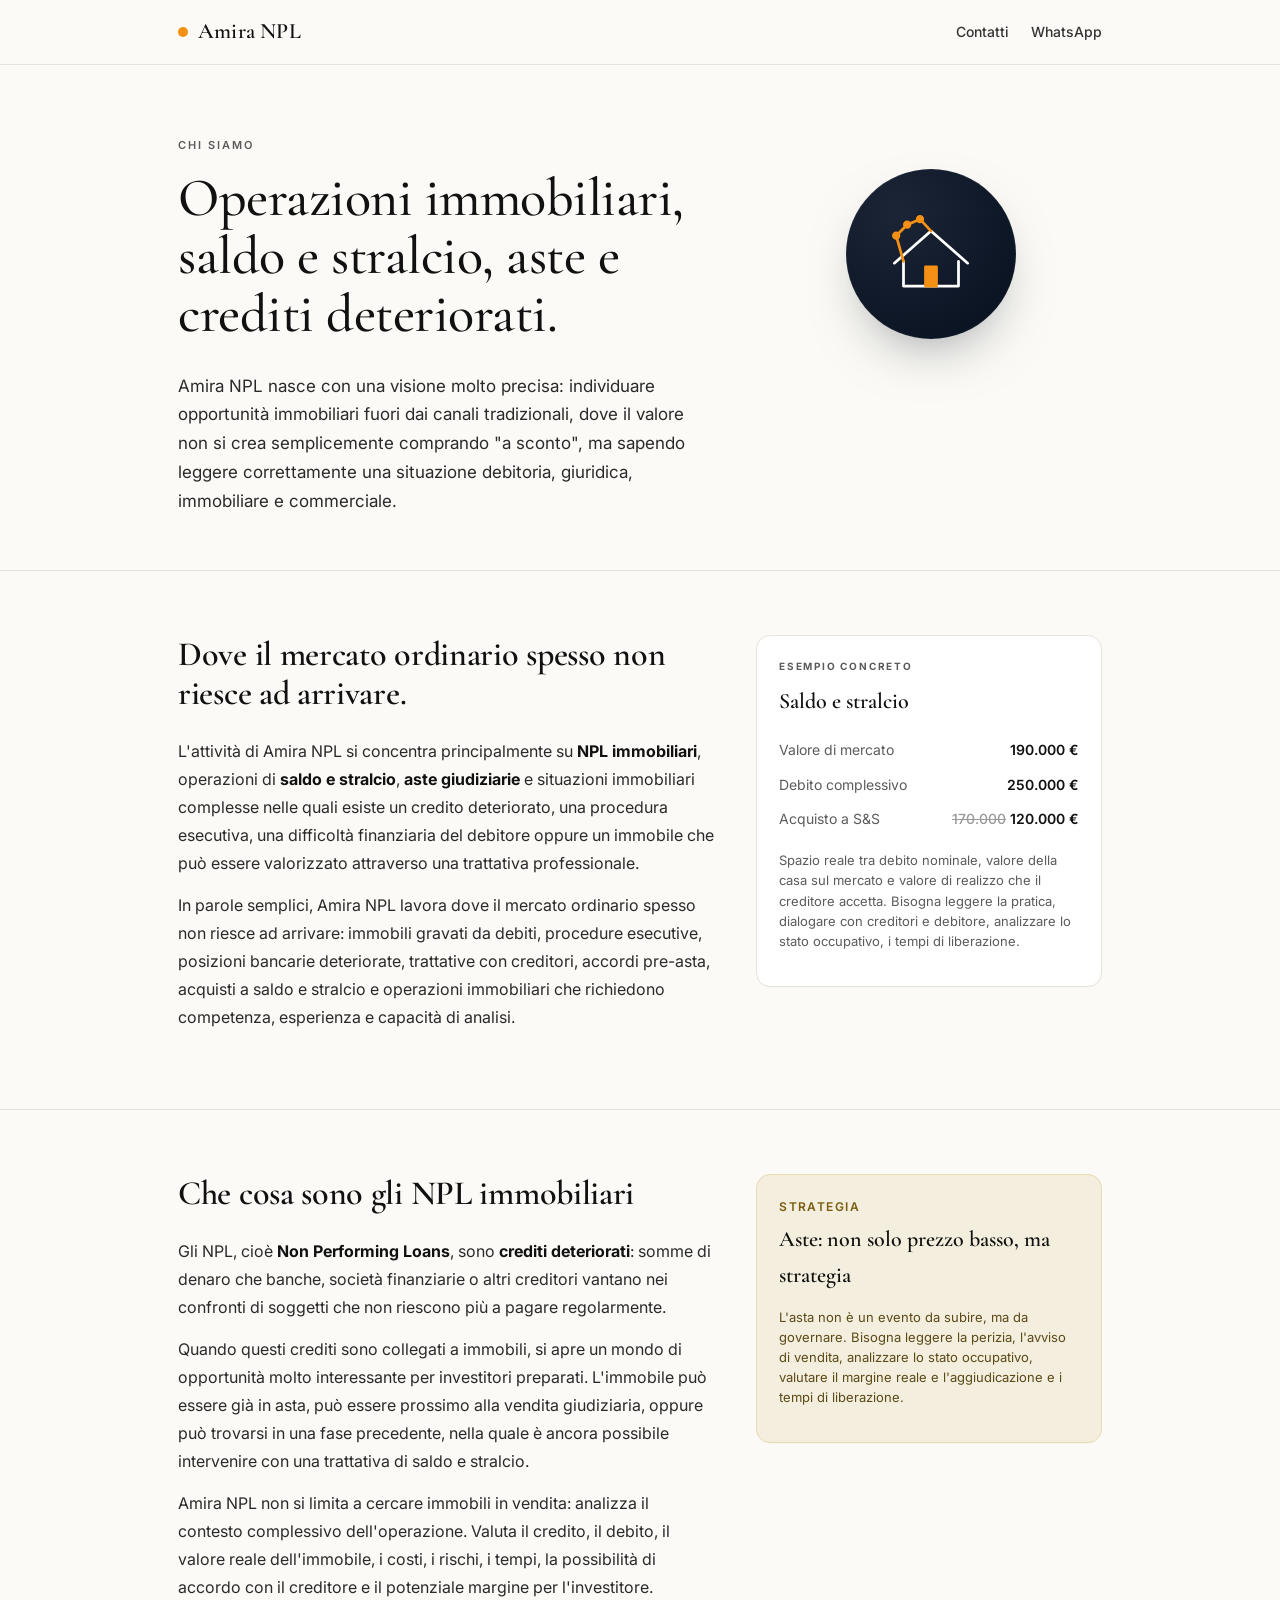
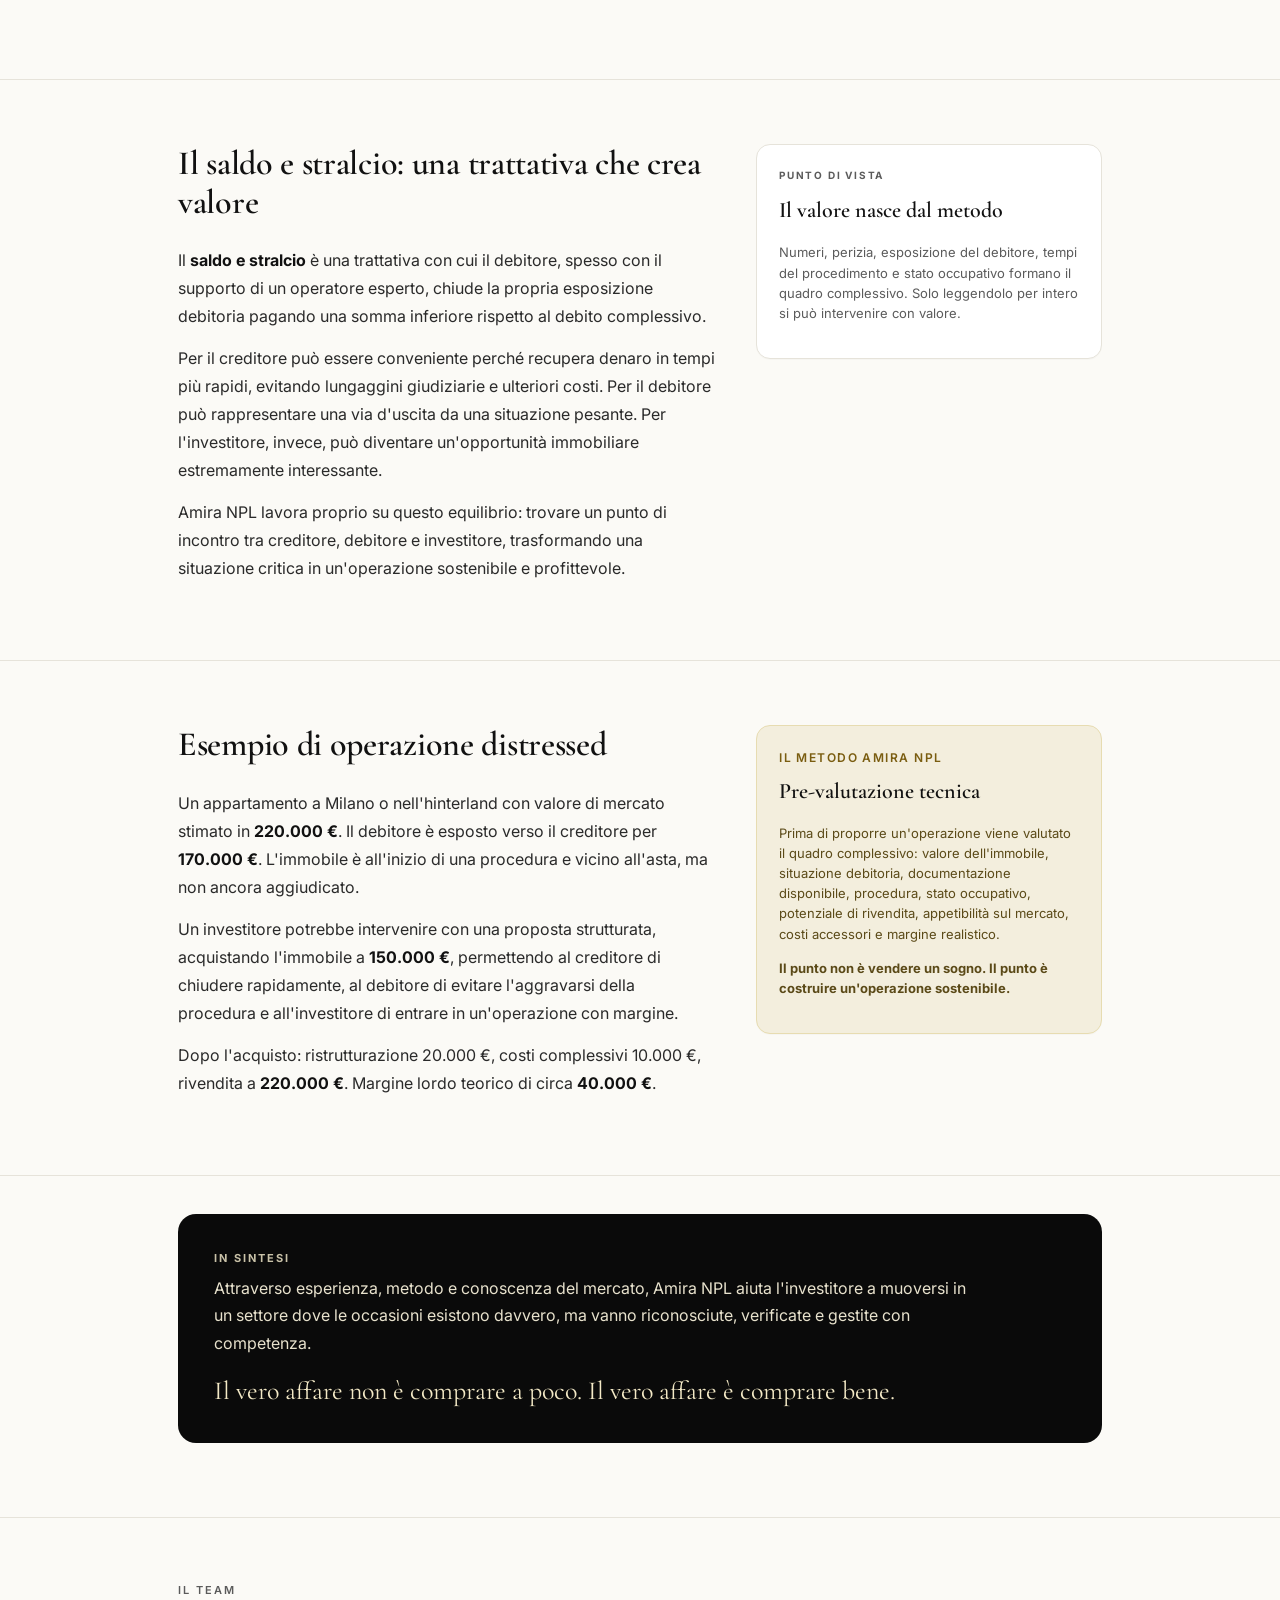
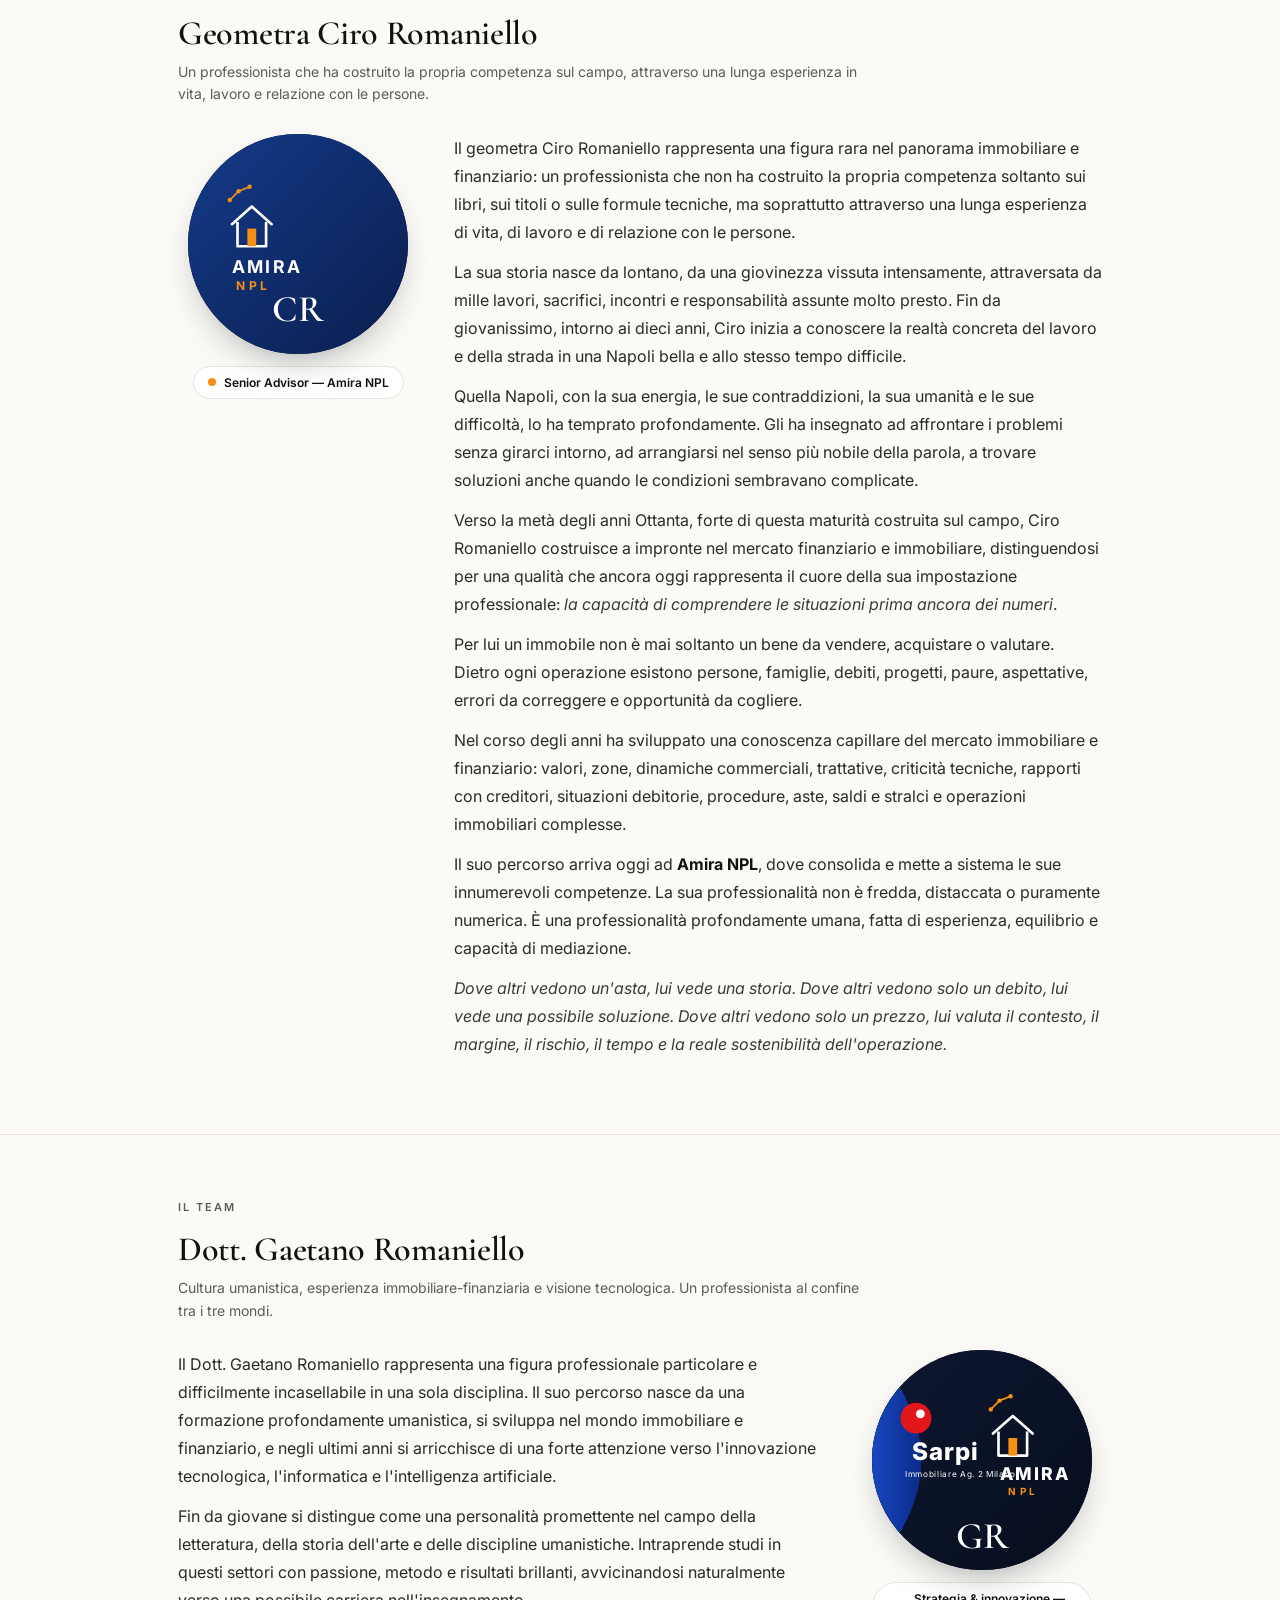
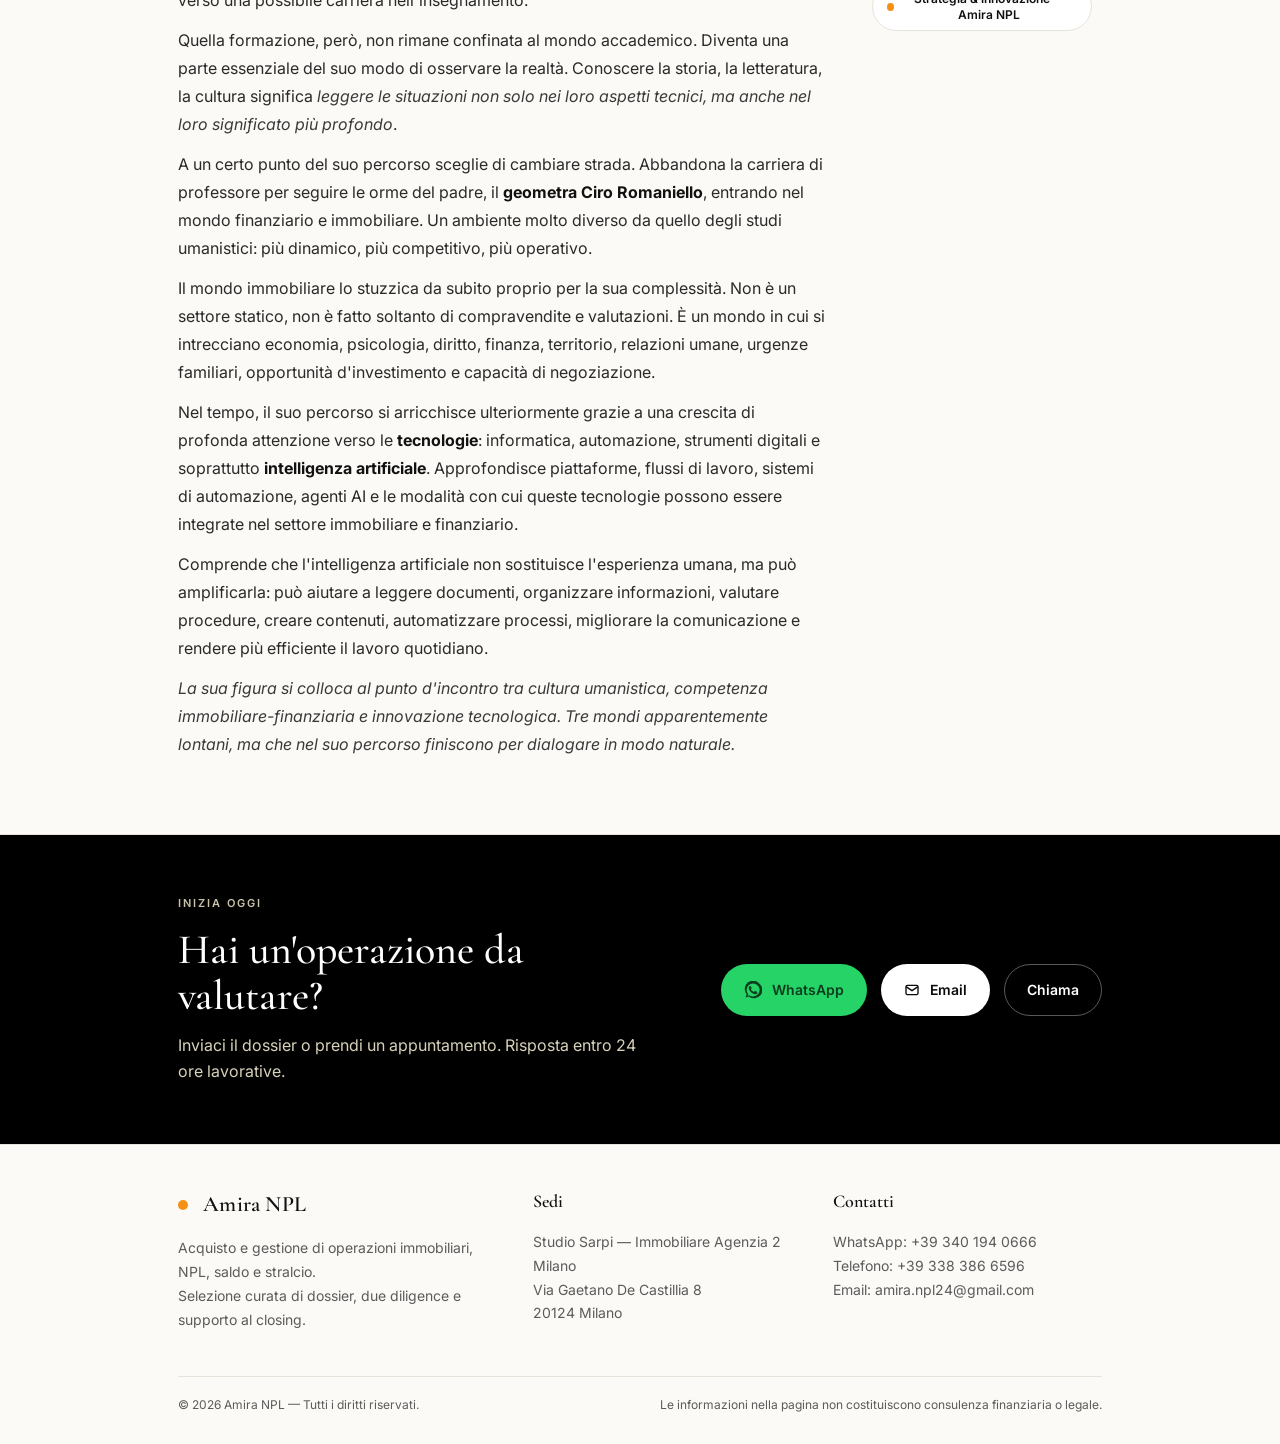
==== index.html @ 6fb244f9 "Add files via upload" ====
<!DOCTYPE html>
<html lang="it">
<head>
<meta charset="UTF-8" />
<meta name="viewport" content="width=device-width, initial-scale=1.0" />
<title>Amira NPL — Chi siamo</title>
<meta name="description" content="Amira NPL — operazioni immobiliari, saldo e stralcio, aste e crediti deteriorati. Studio Sarpi, Milano." />
<link rel="preconnect" href="https://fonts.googleapis.com">
<link rel="preconnect" href="https://fonts.gstatic.com" crossorigin>
<link href="https://fonts.googleapis.com/css2?family=Cormorant+Garamond:wght@400;500;600;700&family=Inter:wght@300;400;500;600;700&display=swap" rel="stylesheet">
<style>
  :root{
    --bg:#fbfaf6;
    --paper:#ffffff;
    --ink:#111111;
    --ink-soft:#2a2a2a;
    --muted:#5b5b5b;
    --hair:#e6e3da;
    --cream:#f3eedd;
    --cream-strong:#ecd98a;
    --accent:#f59016;
    --accent-dark:#d97706;
    --navy:#0b1220;
    --navy-2:#101a2c;
    --whatsapp:#25D366;
  }
  *{box-sizing:border-box}
  html,body{margin:0;padding:0}
  body{
    background:var(--bg);
    color:var(--ink);
    font-family:'Inter',system-ui,-apple-system,Segoe UI,Roboto,Helvetica,Arial,sans-serif;
    font-size:16px;
    line-height:1.6;
    -webkit-font-smoothing:antialiased;
    text-rendering:optimizeLegibility;
  }
  .container{
    max-width:980px;
    margin:0 auto;
    padding:0 28px;
  }

  /* ================ Header ================ */
  header.site{
    border-bottom:1px solid var(--hair);
    background:var(--bg);
    position:sticky;
    top:0;
    z-index:50;
    backdrop-filter:saturate(140%) blur(6px);
    background:rgba(251,250,246,.85);
  }
  .nav{
    display:flex;
    align-items:center;
    justify-content:space-between;
    height:64px;
  }
  .brand{
    display:flex;
    align-items:center;
    gap:10px;
    text-decoration:none;
    color:var(--ink);
    font-family:'Cormorant Garamond',Georgia,serif;
    font-size:22px;
    font-weight:600;
    letter-spacing:.2px;
  }
  .brand .dot{
    width:10px;height:10px;border-radius:50%;
    background:var(--accent);
    display:inline-block;
  }
  .nav-actions a{
    color:var(--ink);
    text-decoration:none;
    font-size:14px;
    font-weight:500;
    margin-left:18px;
    opacity:.85;
  }
  .nav-actions a:hover{opacity:1}

  /* ================ Hero ================ */
  section.hero{
    padding:72px 0 40px;
    border-bottom:1px solid var(--hair);
  }
  .kicker{
    text-transform:uppercase;
    letter-spacing:.18em;
    font-size:11px;
    font-weight:600;
    color:var(--muted);
    margin-bottom:14px;
  }
  h1{
    font-family:'Cormorant Garamond',Georgia,serif;
    font-size:54px;
    line-height:1.08;
    font-weight:500;
    margin:0 0 28px;
    color:var(--ink);
    letter-spacing:-.5px;
  }
  .hero-grid{
    display:grid;
    grid-template-columns:1.4fr .9fr;
    gap:50px;
    align-items:start;
  }
  .lead{
    color:var(--ink-soft);
    font-size:17px;
    line-height:1.7;
  }
  .lead p{margin:0 0 14px}
  .hero-mark{
    display:flex;
    justify-content:center;
    align-items:flex-start;
  }
  .hero-mark .circle{
    width:170px;height:170px;border-radius:50%;
    background:radial-gradient(120% 120% at 30% 25%, #1b2536 0%, #0a1322 70%);
    display:flex;align-items:center;justify-content:center;
    box-shadow:0 24px 60px -28px rgba(11,18,32,.55), inset 0 0 0 1px rgba(255,255,255,.04);
  }

  /* ================ Sections ================ */
  section.block{
    padding:64px 0;
    border-bottom:1px solid var(--hair);
  }
  section.block:last-of-type{border-bottom:none}
  .h2{
    font-family:'Cormorant Garamond',Georgia,serif;
    font-size:34px;
    line-height:1.15;
    font-weight:600;
    margin:0 0 24px;
    letter-spacing:-.3px;
  }
  .h3{
    font-family:'Cormorant Garamond',Georgia,serif;
    font-size:24px;
    line-height:1.2;
    font-weight:600;
    margin:0 0 12px;
  }
  .two-col{
    display:grid;
    grid-template-columns:1.4fr .9fr;
    gap:40px;
    align-items:start;
  }
  .prose p{margin:0 0 14px;color:var(--ink-soft);font-size:16px;line-height:1.75}
  .prose strong{font-weight:700;color:var(--ink)}

  /* Side cards */
  .card{
    background:var(--paper);
    border:1px solid var(--hair);
    border-radius:14px;
    padding:22px 22px;
    box-shadow:0 1px 0 rgba(0,0,0,.02);
  }
  .card .label{
    text-transform:uppercase;
    letter-spacing:.18em;
    font-size:10px;
    color:var(--muted);
    font-weight:700;
    margin-bottom:10px;
  }
  .card h4{
    font-family:'Cormorant Garamond',Georgia,serif;
    font-size:22px;
    margin:0 0 14px;
    font-weight:600;
  }
  .kv{display:flex;justify-content:space-between;gap:12px;padding:6px 0;font-size:14px}
  .kv .k{color:var(--muted)}
  .kv .v{font-weight:600}
  .strike{text-decoration:line-through;color:#9a9a9a;font-weight:500}
  .card .note{margin-top:14px;font-size:13px;color:var(--muted);line-height:1.55}

  .card.cream{background:var(--cream);border-color:#e7dcb1}
  .card.cream h4 small{display:block;font-size:12px;font-family:'Inter';font-weight:600;color:#7a5d10;letter-spacing:.12em;text-transform:uppercase;margin-bottom:6px}
  .card.cream .marker{
    display:inline-block;width:18px;height:18px;border-radius:50%;
    background:var(--cream-strong);
    margin-right:8px;vertical-align:-3px;
  }

  /* ================ Banner ================ */
  .banner{
    background:#0a0a0a;
    color:#f5f1e3;
    border-radius:18px;
    padding:36px 36px;
    margin:30px 0 10px;
  }
  .banner .small{
    text-transform:uppercase;letter-spacing:.18em;font-size:11px;font-weight:700;color:#c9c2a8;margin-bottom:8px;
  }
  .banner p{margin:0 0 18px;color:#e8e2cd;font-size:16px;line-height:1.7;max-width:760px}
  .banner .quote{
    font-family:'Cormorant Garamond',Georgia,serif;
    font-size:26px;line-height:1.25;color:#f3e9c6;
    margin-top:6px;
  }

  /* ================ Team ================ */
  .team{
    display:grid;grid-template-columns:240px 1fr;gap:36px;align-items:start;
  }
  .team.reverse{grid-template-columns:1fr 240px}
  .avatar-wrap{display:flex;flex-direction:column;align-items:center;gap:12px}
  .avatar{
    width:220px;height:220px;border-radius:50%;
    background:#0b1220;
    position:relative;overflow:hidden;
    box-shadow:0 16px 40px -20px rgba(11,18,32,.5);
  }
  .avatar svg{display:block;width:100%;height:100%}
  .role-pill{
    display:inline-flex;align-items:center;gap:8px;
    background:#fff;border:1px solid var(--hair);
    border-radius:999px;
    padding:8px 14px;
    font-size:12px;font-weight:600;color:var(--ink);
    max-width:220px;
    text-align:center;
    line-height:1.3;
  }
  .role-pill .dot{width:8px;height:8px;border-radius:50%;background:var(--accent)}
  .team-bio p{margin:0 0 12px;font-size:16px;line-height:1.75;color:var(--ink-soft)}
  .team-bio .h3{margin-top:0}
  .team-bio em{font-style:italic;color:#3a3a3a}

  /* ================ CTA ================ */
  section.cta{
    background:#000;
    color:#f5f1e3;
    padding:60px 0;
    margin-top:0;
  }
  .cta-grid{
    display:grid;grid-template-columns:1.2fr 1fr;gap:40px;align-items:center;
  }
  .cta .kicker{color:#c9c2a8}
  .cta h2{
    font-family:'Cormorant Garamond',Georgia,serif;
    font-size:42px;line-height:1.1;font-weight:500;margin:0 0 14px;color:#fff;
  }
  .cta p{color:#d8d2bb;font-size:16px;margin:0}
  .cta-buttons{display:flex;gap:14px;justify-content:flex-end;flex-wrap:wrap}
  .btn{
    display:inline-flex;align-items:center;gap:10px;
    padding:14px 22px;border-radius:999px;
    font-size:14px;font-weight:600;text-decoration:none;
    border:1px solid transparent;
    transition:transform .15s ease, opacity .15s ease;
  }
  .btn:hover{transform:translateY(-1px)}
  .btn-wa{background:var(--whatsapp);color:#0a3d1e}
  .btn-mail{background:#fff;color:#0a0a0a}
  .btn-ghost{background:transparent;color:#fff;border-color:rgba(255,255,255,.35)}

  /* ================ Footer ================ */
  footer.site{
    background:var(--bg);
    border-top:1px solid var(--hair);
    padding:42px 0 30px;
  }
  .foot{
    display:grid;grid-template-columns:1.2fr 1fr 1fr;gap:32px;
  }
  .foot h5{
    font-family:'Cormorant Garamond',Georgia,serif;
    font-size:18px;margin:0 0 10px;font-weight:600;
  }
  .foot p, .foot a{color:var(--muted);font-size:14px;line-height:1.7;text-decoration:none}
  .foot a:hover{color:var(--ink)}
  .copyright{
    margin-top:30px;
    padding-top:18px;
    border-top:1px solid var(--hair);
    font-size:12px;color:var(--muted);
    display:flex;justify-content:space-between;flex-wrap:wrap;gap:10px;
  }

  /* ================ Responsive ================ */
  @media (max-width: 820px){
    h1{font-size:38px}
    .h2{font-size:28px}
    .hero-grid,.two-col,.team,.team.reverse,.cta-grid,.foot{grid-template-columns:1fr;gap:24px}
    .hero-mark{justify-content:flex-start}
    .cta-buttons{justify-content:flex-start}
    section.hero{padding:48px 0 28px}
    section.block{padding:44px 0}
    .banner{padding:24px}
    .avatar{width:180px;height:180px}
  }
</style>
</head>
<body>

<!-- ============ HEADER ============ -->
<header class="site">
  <div class="container nav">
    <a class="brand" href="#top">
      <span class="dot"></span>
      Amira NPL
    </a>
    <div class="nav-actions">
      <a href="#contatti">Contatti</a>
      <a href="https://wa.me/393401940666" target="_blank" rel="noopener">WhatsApp</a>
    </div>
  </div>
</header>

<a id="top"></a>

<!-- ============ HERO ============ -->
<section class="hero">
  <div class="container">
    <div class="kicker">Chi siamo</div>
    <div class="hero-grid">
      <div>
        <h1>Operazioni immobiliari, saldo e stralcio, aste e crediti deteriorati.</h1>
        <div class="lead">
          <p>Amira NPL nasce con una visione molto precisa: individuare opportunità immobiliari fuori dai canali tradizionali, dove il valore non si crea semplicemente comprando "a sconto", ma sapendo leggere correttamente una situazione debitoria, giuridica, immobiliare e commerciale.</p>
        </div>
      </div>
      <div class="hero-mark" aria-hidden="true">
        <div class="circle">
          <!-- Stylized house+circuit mark (Amira NPL inspired) -->
          <svg viewBox="0 0 120 120" width="110" height="110" xmlns="http://www.w3.org/2000/svg">
            <g fill="none" stroke="#f59016" stroke-width="3" stroke-linecap="round" stroke-linejoin="round">
              <path d="M20 70 L60 35 L100 70" stroke="#ffffff"/>
              <path d="M30 68 L30 95 L90 95 L90 68" stroke="#ffffff"/>
              <rect x="54" y="74" width="12" height="21" fill="#f59016" stroke="#f59016"/>
              <circle cx="22" cy="40" r="3" fill="#f59016"/>
              <circle cx="34" cy="28" r="3" fill="#f59016"/>
              <circle cx="48" cy="22" r="3" fill="#f59016"/>
              <path d="M22 40 L34 28 L48 22"/>
              <path d="M30 68 L22 40"/>
              <path d="M48 22 L60 35"/>
            </g>
          </svg>
        </div>
      </div>
    </div>
  </div>
</section>

<!-- ============ MERCATO ORDINARIO ============ -->
<section class="block">
  <div class="container">
    <div class="two-col">
      <div class="prose">
        <h2 class="h2">Dove il mercato ordinario spesso non riesce ad arrivare.</h2>
        <p>L'attività di Amira NPL si concentra principalmente su <strong>NPL immobiliari</strong>, operazioni di <strong>saldo e stralcio</strong>, <strong>aste giudiziarie</strong> e situazioni immobiliari complesse nelle quali esiste un credito deteriorato, una procedura esecutiva, una difficoltà finanziaria del debitore oppure un immobile che può essere valorizzato attraverso una trattativa professionale.</p>
        <p>In parole semplici, Amira NPL lavora dove il mercato ordinario spesso non riesce ad arrivare: immobili gravati da debiti, procedure esecutive, posizioni bancarie deteriorate, trattative con creditori, accordi pre-asta, acquisti a saldo e stralcio e operazioni immobiliari che richiedono competenza, esperienza e capacità di analisi.</p>
      </div>
      <aside class="card">
        <div class="label">Esempio concreto</div>
        <h4>Saldo e stralcio</h4>
        <div class="kv"><span class="k">Valore di mercato</span><span class="v">190.000 €</span></div>
        <div class="kv"><span class="k">Debito complessivo</span><span class="v">250.000 €</span></div>
        <div class="kv"><span class="k">Acquisto a S&amp;S</span><span class="v"><span class="strike">170.000</span> 120.000 €</span></div>
        <p class="note">Spazio reale tra debito nominale, valore della casa sul mercato e valore di realizzo che il creditore accetta. Bisogna leggere la pratica, dialogare con creditori e debitore, analizzare lo stato occupativo, i tempi di liberazione.</p>
      </aside>
    </div>
  </div>
</section>

<!-- ============ NPL IMMOBILIARI ============ -->
<section class="block">
  <div class="container">
    <div class="two-col">
      <div class="prose">
        <h2 class="h2">Che cosa sono gli NPL immobiliari</h2>
        <p>Gli NPL, cioè <strong>Non Performing Loans</strong>, sono <strong>crediti deteriorati</strong>: somme di denaro che banche, società finanziarie o altri creditori vantano nei confronti di soggetti che non riescono più a pagare regolarmente.</p>
        <p>Quando questi crediti sono collegati a immobili, si apre un mondo di opportunità molto interessante per investitori preparati. L'immobile può essere già in asta, può essere prossimo alla vendita giudiziaria, oppure può trovarsi in una fase precedente, nella quale è ancora possibile intervenire con una trattativa di saldo e stralcio.</p>
        <p>Amira NPL non si limita a cercare immobili in vendita: analizza il contesto complessivo dell'operazione. Valuta il credito, il debito, il valore reale dell'immobile, i costi, i rischi, i tempi, la possibilità di accordo con il creditore e il potenziale margine per l'investitore.</p>
      </div>
      <aside class="card cream">
        <h4><small>Strategia</small>Aste: non solo prezzo basso, ma strategia</h4>
        <p class="note" style="color:#5b4a18">L'asta non è un evento da subire, ma da governare. Bisogna leggere la perizia, l'avviso di vendita, analizzare lo stato occupativo, valutare il margine reale e l'aggiudicazione e i tempi di liberazione.</p>
      </aside>
    </div>
  </div>
</section>

<!-- ============ SALDO E STRALCIO ============ -->
<section class="block">
  <div class="container">
    <div class="two-col">
      <div class="prose">
        <h2 class="h2">Il saldo e stralcio: una trattativa che crea valore</h2>
        <p>Il <strong>saldo e stralcio</strong> è una trattativa con cui il debitore, spesso con il supporto di un operatore esperto, chiude la propria esposizione debitoria pagando una somma inferiore rispetto al debito complessivo.</p>
        <p>Per il creditore può essere conveniente perché recupera denaro in tempi più rapidi, evitando lungaggini giudiziarie e ulteriori costi. Per il debitore può rappresentare una via d'uscita da una situazione pesante. Per l'investitore, invece, può diventare un'opportunità immobiliare estremamente interessante.</p>
        <p>Amira NPL lavora proprio su questo equilibrio: trovare un punto di incontro tra creditore, debitore e investitore, trasformando una situazione critica in un'operazione sostenibile e profittevole.</p>
      </div>
      <aside class="card">
        <div class="label">Punto di vista</div>
        <h4>Il valore nasce dal metodo</h4>
        <p class="note">Numeri, perizia, esposizione del debitore, tempi del procedimento e stato occupativo formano il quadro complessivo. Solo leggendolo per intero si può intervenire con valore.</p>
      </aside>
    </div>
  </div>
</section>

<!-- ============ ESEMPIO DISTRESSED ============ -->
<section class="block">
  <div class="container">
    <div class="two-col">
      <div class="prose">
        <h2 class="h2">Esempio di operazione distressed</h2>
        <p>Un appartamento a Milano o nell'hinterland con valore di mercato stimato in <strong>220.000 €</strong>. Il debitore è esposto verso il creditore per <strong>170.000 €</strong>. L'immobile è all'inizio di una procedura e vicino all'asta, ma non ancora aggiudicato.</p>
        <p>Un investitore potrebbe intervenire con una proposta strutturata, acquistando l'immobile a <strong>150.000 €</strong>, permettendo al creditore di chiudere rapidamente, al debitore di evitare l'aggravarsi della procedura e all'investitore di entrare in un'operazione con margine.</p>
        <p>Dopo l'acquisto: ristrutturazione 20.000 €, costi complessivi 10.000 €, rivendita a <strong>220.000 €</strong>. Margine lordo teorico di circa <strong>40.000 €</strong>.</p>
      </div>
      <aside class="card cream">
        <h4><small>Il metodo Amira NPL</small>Pre-valutazione tecnica</h4>
        <p class="note" style="color:#5b4a18">Prima di proporre un'operazione viene valutato il quadro complessivo: valore dell'immobile, situazione debitoria, documentazione disponibile, procedura, stato occupativo, potenziale di rivendita, appetibilità sul mercato, costi accessori e margine realistico.</p>
        <p class="note" style="color:#5b4a18"><strong>Il punto non è vendere un sogno. Il punto è costruire un'operazione sostenibile.</strong></p>
      </aside>
    </div>
  </div>
</section>

<!-- ============ BANNER MANIFESTO ============ -->
<section class="block" style="padding-top:8px">
  <div class="container">
    <div class="banner">
      <div class="small">In sintesi</div>
      <p>Attraverso esperienza, metodo e conoscenza del mercato, Amira NPL aiuta l'investitore a muoversi in un settore dove le occasioni esistono davvero, ma vanno riconosciute, verificate e gestite con competenza.</p>
      <div class="quote">Il vero affare non è comprare a poco. Il vero affare è comprare bene.</div>
    </div>
  </div>
</section>

<!-- ============ TEAM 1 ============ -->
<section class="block">
  <div class="container">
    <div class="kicker">Il team</div>
    <h2 class="h2" style="margin-bottom:8px">Geometra Ciro Romaniello</h2>
    <p style="margin:0 0 28px;color:var(--muted);font-size:14px;max-width:700px">Un professionista che ha costruito la propria competenza sul campo, attraverso una lunga esperienza in vita, lavoro e relazione con le persone.</p>
    <div class="team">
      <div class="avatar-wrap">
        <div class="avatar" aria-label="Foto Ciro Romaniello">
          <!-- Placeholder avatar -->
          <svg viewBox="0 0 200 200" xmlns="http://www.w3.org/2000/svg">
            <defs>
              <linearGradient id="g1" x1="0" x2="1" y1="0" y2="1">
                <stop offset="0" stop-color="#143b8a"/>
                <stop offset="1" stop-color="#0a1e4d"/>
              </linearGradient>
            </defs>
            <rect width="200" height="200" fill="url(#g1)"/>
            <g transform="translate(40,46)" fill="none">
              <path d="M0 36 L18 20 L36 36" stroke="#fff" stroke-width="2.4" stroke-linecap="round" stroke-linejoin="round"/>
              <path d="M5 34 L5 56 L31 56 L31 34" stroke="#fff" stroke-width="2.4" stroke-linejoin="round"/>
              <rect x="14" y="40" width="8" height="16" fill="#f59016"/>
              <circle cx="-2" cy="14" r="2" fill="#f59016"/>
              <circle cx="6" cy="6" r="2" fill="#f59016"/>
              <circle cx="16" cy="2" r="2" fill="#f59016"/>
              <path d="M-2 14 L6 6 L16 2" stroke="#f59016" stroke-width="1.6"/>
              <text x="0" y="80" fill="#fff" font-family="Inter,sans-serif" font-weight="700" font-size="16" letter-spacing="2">AMIRA</text>
              <text x="4" y="96" fill="#f59016" font-family="Inter,sans-serif" font-weight="700" font-size="11" letter-spacing="3">NPL</text>
            </g>
            <text x="100" y="170" text-anchor="middle" fill="#fff" font-family="Cormorant Garamond,serif" font-size="34" font-weight="600">CR</text>
          </svg>
        </div>
        <div class="role-pill"><span class="dot"></span>Senior Advisor — Amira NPL</div>
      </div>
      <div class="team-bio prose">
        <p>Il geometra Ciro Romaniello rappresenta una figura rara nel panorama immobiliare e finanziario: un professionista che non ha costruito la propria competenza soltanto sui libri, sui titoli o sulle formule tecniche, ma soprattutto attraverso una lunga esperienza di vita, di lavoro e di relazione con le persone.</p>
        <p>La sua storia nasce da lontano, da una giovinezza vissuta intensamente, attraversata da mille lavori, sacrifici, incontri e responsabilità assunte molto presto. Fin da giovanissimo, intorno ai dieci anni, Ciro inizia a conoscere la realtà concreta del lavoro e della strada in una Napoli bella e allo stesso tempo difficile.</p>
        <p>Quella Napoli, con la sua energia, le sue contraddizioni, la sua umanità e le sue difficoltà, lo ha temprato profondamente. Gli ha insegnato ad affrontare i problemi senza girarci intorno, ad arrangiarsi nel senso più nobile della parola, a trovare soluzioni anche quando le condizioni sembravano complicate.</p>
        <p>Verso la metà degli anni Ottanta, forte di questa maturità costruita sul campo, Ciro Romaniello costruisce a impronte nel mercato finanziario e immobiliare, distinguendosi per una qualità che ancora oggi rappresenta il cuore della sua impostazione professionale: <em>la capacità di comprendere le situazioni prima ancora dei numeri</em>.</p>
        <p>Per lui un immobile non è mai soltanto un bene da vendere, acquistare o valutare. Dietro ogni operazione esistono persone, famiglie, debiti, progetti, paure, aspettative, errori da correggere e opportunità da cogliere.</p>
        <p>Nel corso degli anni ha sviluppato una conoscenza capillare del mercato immobiliare e finanziario: valori, zone, dinamiche commerciali, trattative, criticità tecniche, rapporti con creditori, situazioni debitorie, procedure, aste, saldi e stralci e operazioni immobiliari complesse.</p>
        <p>Il suo percorso arriva oggi ad <strong>Amira NPL</strong>, dove consolida e mette a sistema le sue innumerevoli competenze. La sua professionalità non è fredda, distaccata o puramente numerica. È una professionalità profondamente umana, fatta di esperienza, equilibrio e capacità di mediazione.</p>
        <p><em>Dove altri vedono un'asta, lui vede una storia. Dove altri vedono solo un debito, lui vede una possibile soluzione. Dove altri vedono solo un prezzo, lui valuta il contesto, il margine, il rischio, il tempo e la reale sostenibilità dell'operazione.</em></p>
      </div>
    </div>
  </div>
</section>

<!-- ============ TEAM 2 ============ -->
<section class="block">
  <div class="container">
    <div class="kicker">Il team</div>
    <h2 class="h2" style="margin-bottom:8px">Dott. Gaetano Romaniello</h2>
    <p style="margin:0 0 28px;color:var(--muted);font-size:14px;max-width:700px">Cultura umanistica, esperienza immobiliare-finanziaria e visione tecnologica. Un professionista al confine tra i tre mondi.</p>
    <div class="team reverse">
      <div class="team-bio prose">
        <p>Il Dott. Gaetano Romaniello rappresenta una figura professionale particolare e difficilmente incasellabile in una sola disciplina. Il suo percorso nasce da una formazione profondamente umanistica, si sviluppa nel mondo immobiliare e finanziario, e negli ultimi anni si arricchisce di una forte attenzione verso l'innovazione tecnologica, l'informatica e l'intelligenza artificiale.</p>
        <p>Fin da giovane si distingue come una personalità promettente nel campo della letteratura, della storia dell'arte e delle discipline umanistiche. Intraprende studi in questi settori con passione, metodo e risultati brillanti, avvicinandosi naturalmente verso una possibile carriera nell'insegnamento.</p>
        <p>Quella formazione, però, non rimane confinata al mondo accademico. Diventa una parte essenziale del suo modo di osservare la realtà. Conoscere la storia, la letteratura, la cultura significa <em>leggere le situazioni non solo nei loro aspetti tecnici, ma anche nel loro significato più profondo</em>.</p>
        <p>A un certo punto del suo percorso sceglie di cambiare strada. Abbandona la carriera di professore per seguire le orme del padre, il <strong>geometra Ciro Romaniello</strong>, entrando nel mondo finanziario e immobiliare. Un ambiente molto diverso da quello degli studi umanistici: più dinamico, più competitivo, più operativo.</p>
        <p>Il mondo immobiliare lo stuzzica da subito proprio per la sua complessità. Non è un settore statico, non è fatto soltanto di compravendite e valutazioni. È un mondo in cui si intrecciano economia, psicologia, diritto, finanza, territorio, relazioni umane, urgenze familiari, opportunità d'investimento e capacità di negoziazione.</p>
        <p>Nel tempo, il suo percorso si arricchisce ulteriormente grazie a una crescita di profonda attenzione verso le <strong>tecnologie</strong>: informatica, automazione, strumenti digitali e soprattutto <strong>intelligenza artificiale</strong>. Approfondisce piattaforme, flussi di lavoro, sistemi di automazione, agenti AI e le modalità con cui queste tecnologie possono essere integrate nel settore immobiliare e finanziario.</p>
        <p>Comprende che l'intelligenza artificiale non sostituisce l'esperienza umana, ma può amplificarla: può aiutare a leggere documenti, organizzare informazioni, valutare procedure, creare contenuti, automatizzare processi, migliorare la comunicazione e rendere più efficiente il lavoro quotidiano.</p>
        <p><em>La sua figura si colloca al punto d'incontro tra cultura umanistica, competenza immobiliare-finanziaria e innovazione tecnologica. Tre mondi apparentemente lontani, ma che nel suo percorso finiscono per dialogare in modo naturale.</em></p>
      </div>
      <div class="avatar-wrap">
        <div class="avatar" aria-label="Foto Gaetano Romaniello">
          <svg viewBox="0 0 200 200" xmlns="http://www.w3.org/2000/svg">
            <defs>
              <linearGradient id="g2" x1="0" x2="1" y1="0" y2="1">
                <stop offset="0" stop-color="#0c1730"/>
                <stop offset="1" stop-color="#070d1d"/>
              </linearGradient>
              <linearGradient id="g2b" x1="0" x2="1">
                <stop offset="0" stop-color="#1747c2"/>
                <stop offset="1" stop-color="#0b2c87"/>
              </linearGradient>
            </defs>
            <rect width="200" height="200" fill="url(#g2)"/>
            <path d="M0 0 Q90 100 0 200 Z" fill="url(#g2b)"/>
            <circle cx="40" cy="62" r="14" fill="#e3161c"/>
            <circle cx="44" cy="58" r="4" fill="#fff"/>
            <text x="36" y="100" fill="#fff" font-family="Inter,sans-serif" font-weight="800" font-size="22" letter-spacing="1">Sarpi</text>
            <text x="30" y="115" fill="#fff" font-family="Inter,sans-serif" font-size="7.5" letter-spacing="0.6">Immobiliare Ag. 2 Milano</text>
            <g transform="translate(110,40)" fill="none">
              <path d="M0 36 L18 20 L36 36" stroke="#fff" stroke-width="2.4" stroke-linecap="round" stroke-linejoin="round"/>
              <path d="M5 34 L5 56 L31 56 L31 34" stroke="#fff" stroke-width="2.4" stroke-linejoin="round"/>
              <rect x="14" y="40" width="8" height="16" fill="#f59016"/>
              <circle cx="-2" cy="14" r="2" fill="#f59016"/>
              <circle cx="6" cy="6" r="2" fill="#f59016"/>
              <circle cx="16" cy="2" r="2" fill="#f59016"/>
              <path d="M-2 14 L6 6 L16 2" stroke="#f59016" stroke-width="1.6"/>
            </g>
            <text x="116" y="118" fill="#fff" font-family="Inter,sans-serif" font-weight="800" font-size="16" letter-spacing="2">AMIRA</text>
            <text x="124" y="132" fill="#f59016" font-family="Inter,sans-serif" font-weight="700" font-size="9" letter-spacing="3">NPL</text>
            <text x="100" y="180" text-anchor="middle" fill="#fff" font-family="Cormorant Garamond,serif" font-size="34" font-weight="600">GR</text>
          </svg>
        </div>
        <div class="role-pill"><span class="dot"></span>Strategia &amp; innovazione — Amira NPL</div>
      </div>
    </div>
  </div>
</section>

<!-- ============ CTA ============ -->
<a id="contatti"></a>
<section class="cta">
  <div class="container">
    <div class="cta-grid">
      <div>
        <div class="kicker">Inizia oggi</div>
        <h2>Hai un'operazione da valutare?</h2>
        <p>Inviaci il dossier o prendi un appuntamento. Risposta entro 24 ore lavorative.</p>
      </div>
      <div class="cta-buttons">
        <a class="btn btn-wa" href="https://wa.me/393401940666" target="_blank" rel="noopener">
          <svg width="18" height="18" viewBox="0 0 24 24" fill="currentColor"><path d="M20.5 3.5A11 11 0 0 0 3.6 17.7L2 22l4.4-1.5a11 11 0 0 0 14.1-17zm-8.5 17a8.6 8.6 0 0 1-4.4-1.2l-.3-.2-2.6.9.9-2.5-.2-.3a8.6 8.6 0 1 1 6.6 3.3zm5-6.4c-.3-.1-1.6-.8-1.9-.9s-.4-.1-.6.1-.7.9-.9 1.1-.3.1-.6 0-1.2-.4-2.2-1.3a8.4 8.4 0 0 1-1.5-1.9c-.2-.3 0-.5.1-.6l.5-.5.2-.4v-.4l-.9-2.1c-.2-.5-.5-.4-.6-.5h-.5a1 1 0 0 0-.8.4 3.1 3.1 0 0 0-1 2.4c0 1.4 1 2.8 1.2 3s2.1 3.2 5.1 4.5c2.1 1 2.5.8 3 .7s1.6-.6 1.8-1.3a2.3 2.3 0 0 0 .2-1.3c-.1-.1-.3-.2-.6-.3z"/></svg>
          WhatsApp
        </a>
        <a class="btn btn-mail" href="mailto:amira.npl24@gmail.com">
          <svg width="16" height="16" viewBox="0 0 24 24" fill="none" stroke="currentColor" stroke-width="2"><rect x="3" y="5" width="18" height="14" rx="2"/><path d="M3 7l9 6 9-6"/></svg>
          Email
        </a>
        <a class="btn btn-ghost" href="tel:+393383866596">Chiama</a>
      </div>
    </div>
  </div>
</section>

<!-- ============ FOOTER ============ -->
<footer class="site">
  <div class="container">
    <div class="foot">
      <div>
        <h5><span class="brand" style="font-size:22px"><span class="dot"></span>&nbsp;Amira NPL</span></h5>
        <p>Acquisto e gestione di operazioni immobiliari, NPL, saldo e stralcio.<br/>
        Selezione curata di dossier, due diligence e supporto al closing.</p>
      </div>
      <div>
        <h5>Sedi</h5>
        <p>Studio Sarpi — Immobiliare Agenzia 2 Milano<br/>
        Via Gaetano De Castillia 8<br/>
        20124 Milano</p>
      </div>
      <div>
        <h5>Contatti</h5>
        <p>
          WhatsApp: <a href="https://wa.me/393401940666" target="_blank" rel="noopener">+39 340 194 0666</a><br/>
          Telefono: <a href="tel:+393383866596">+39 338 386 6596</a><br/>
          Email: <a href="mailto:amira.npl24@gmail.com">amira.npl24@gmail.com</a>
        </p>
      </div>
    </div>
    <div class="copyright">
      <div>© <span id="yr">2026</span> Amira NPL — Tutti i diritti riservati.</div>
      <div>Le informazioni nella pagina non costituiscono consulenza finanziaria o legale.</div>
    </div>
  </div>
</footer>

<script>document.getElementById('yr').textContent = new Date().getFullYear();</script>
</body>
</html>
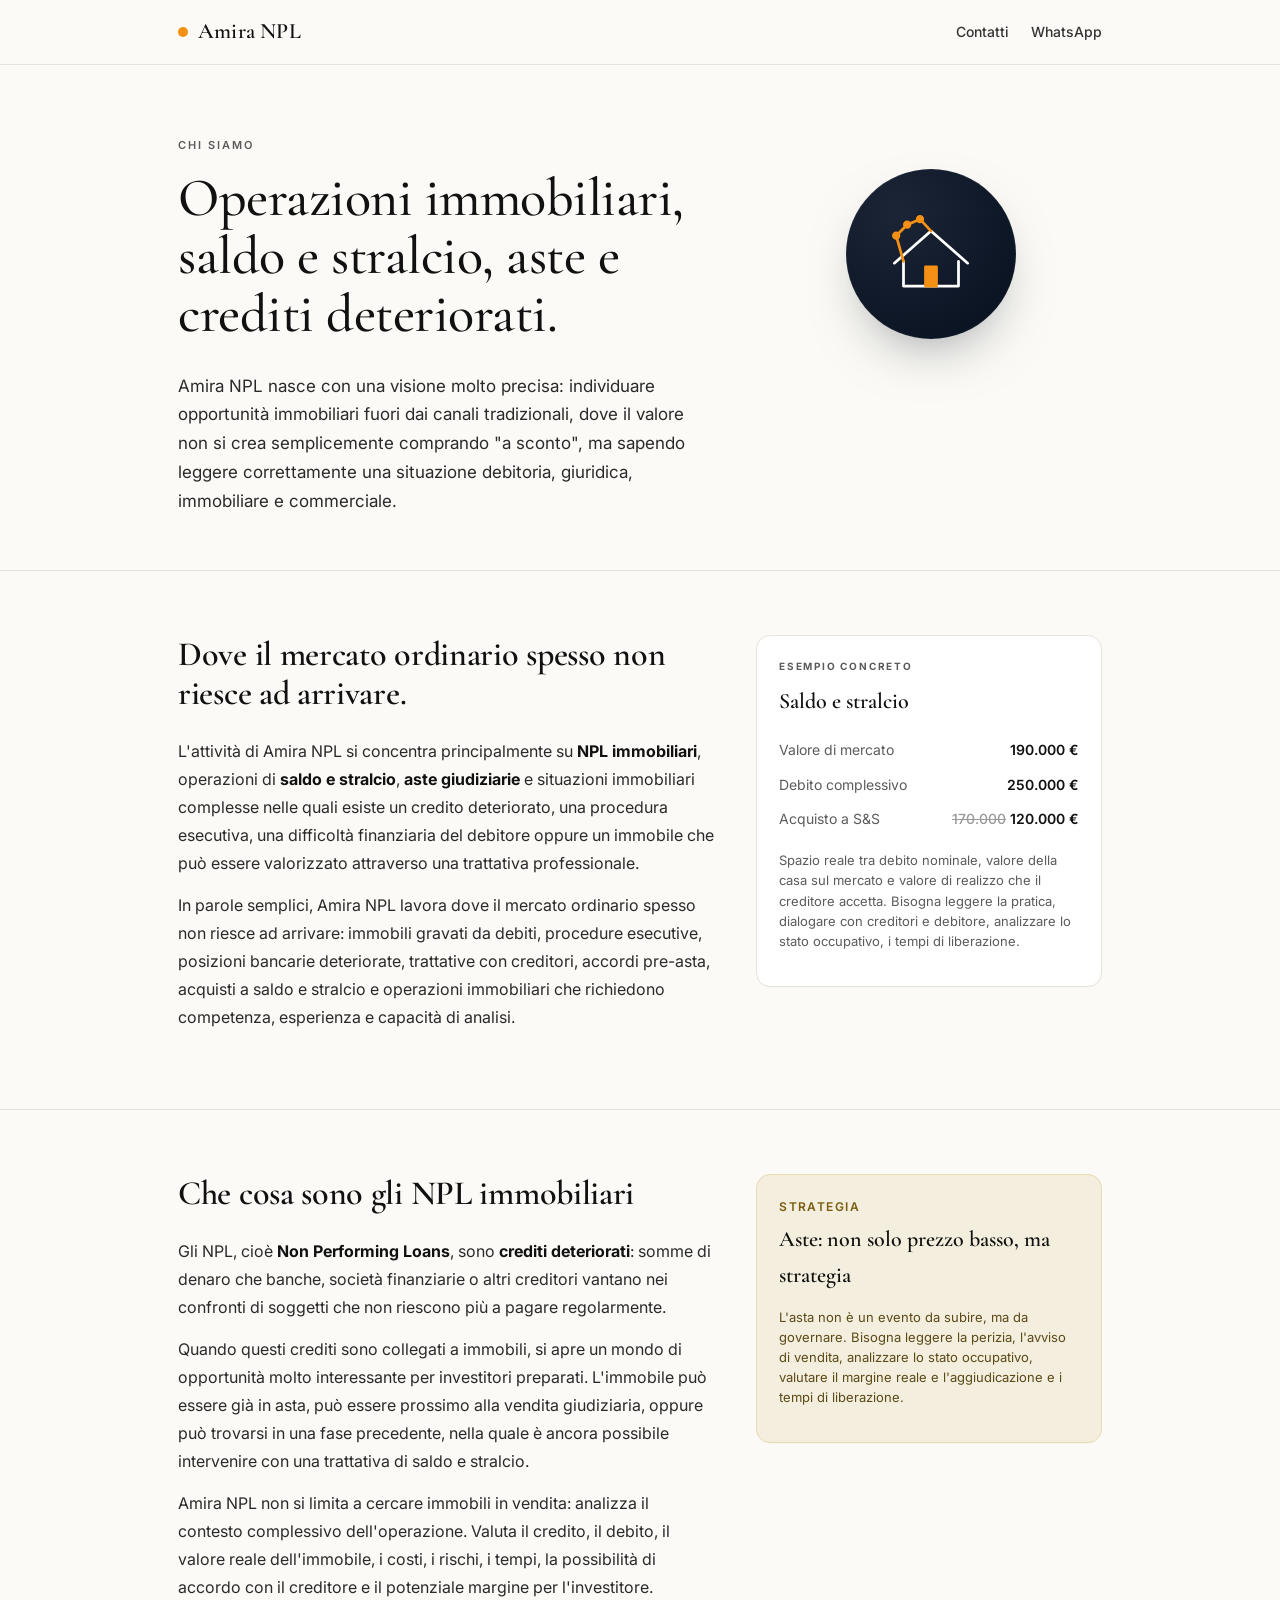
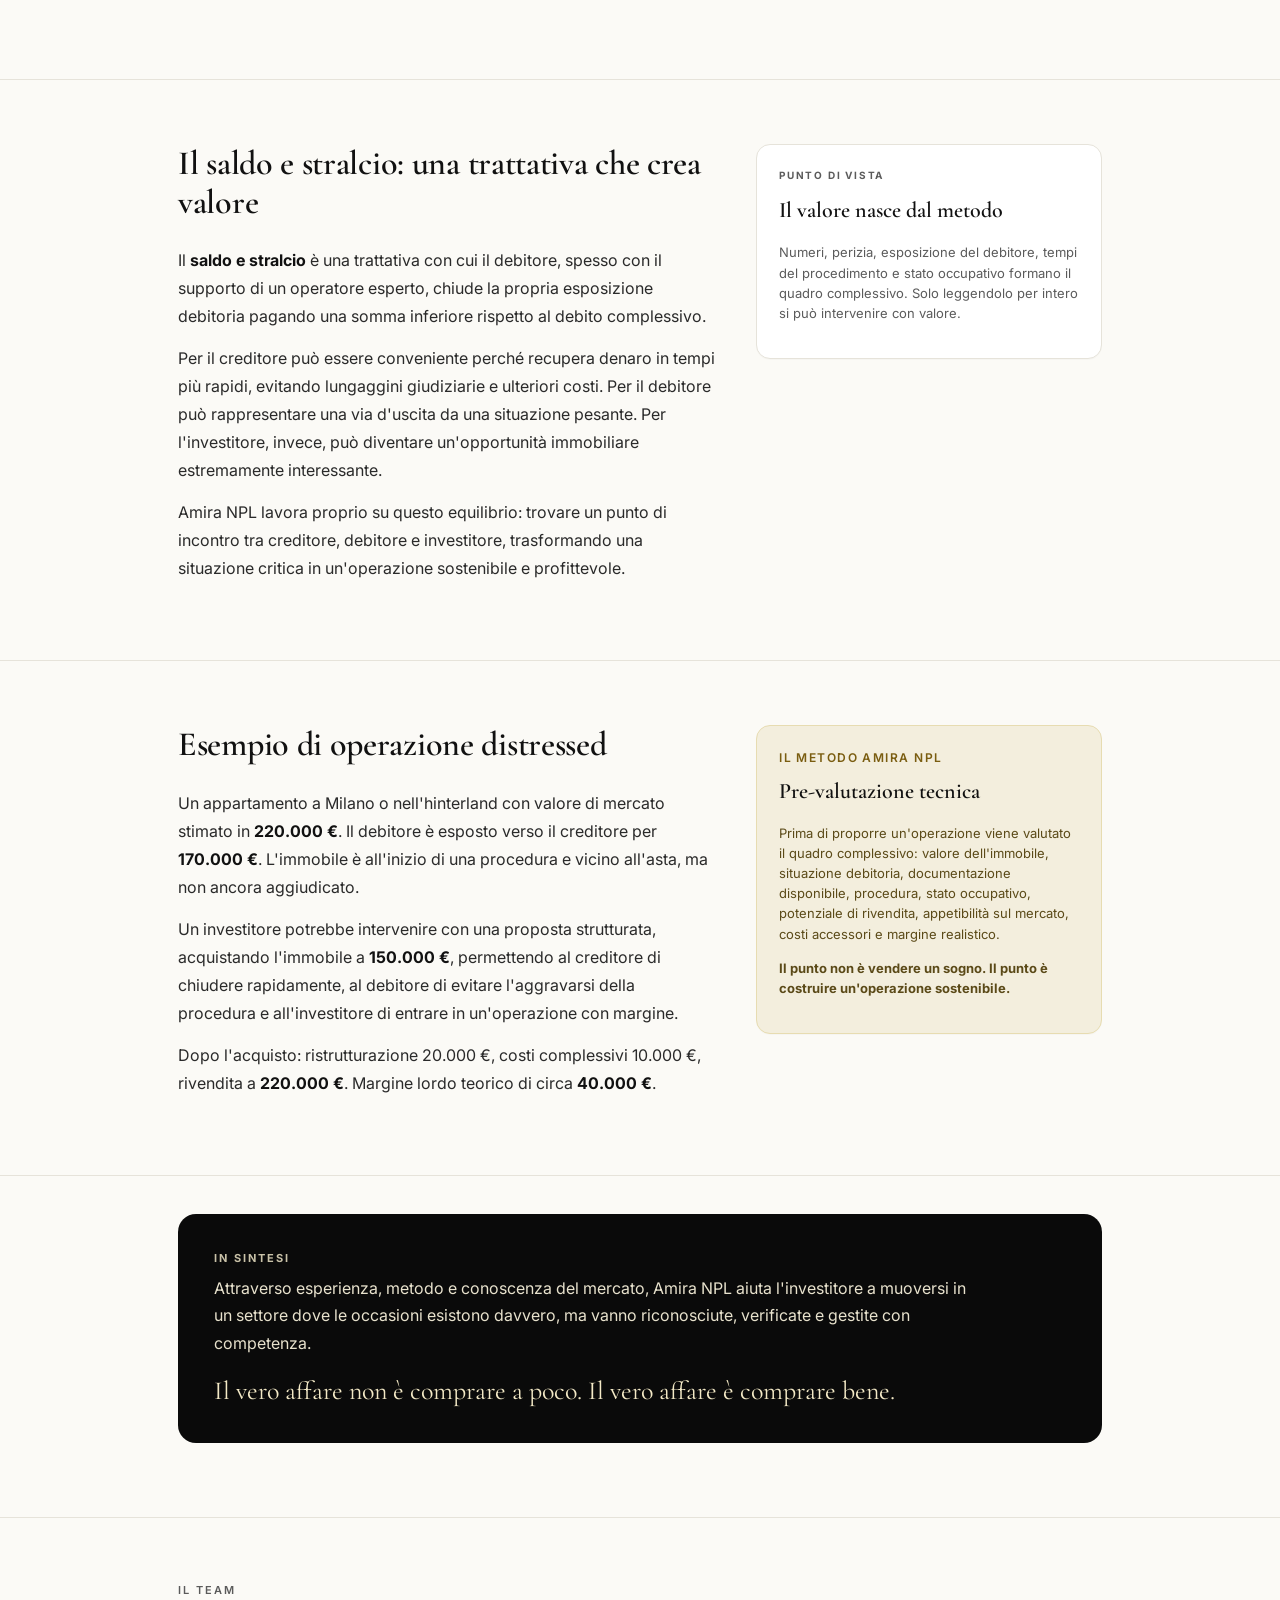
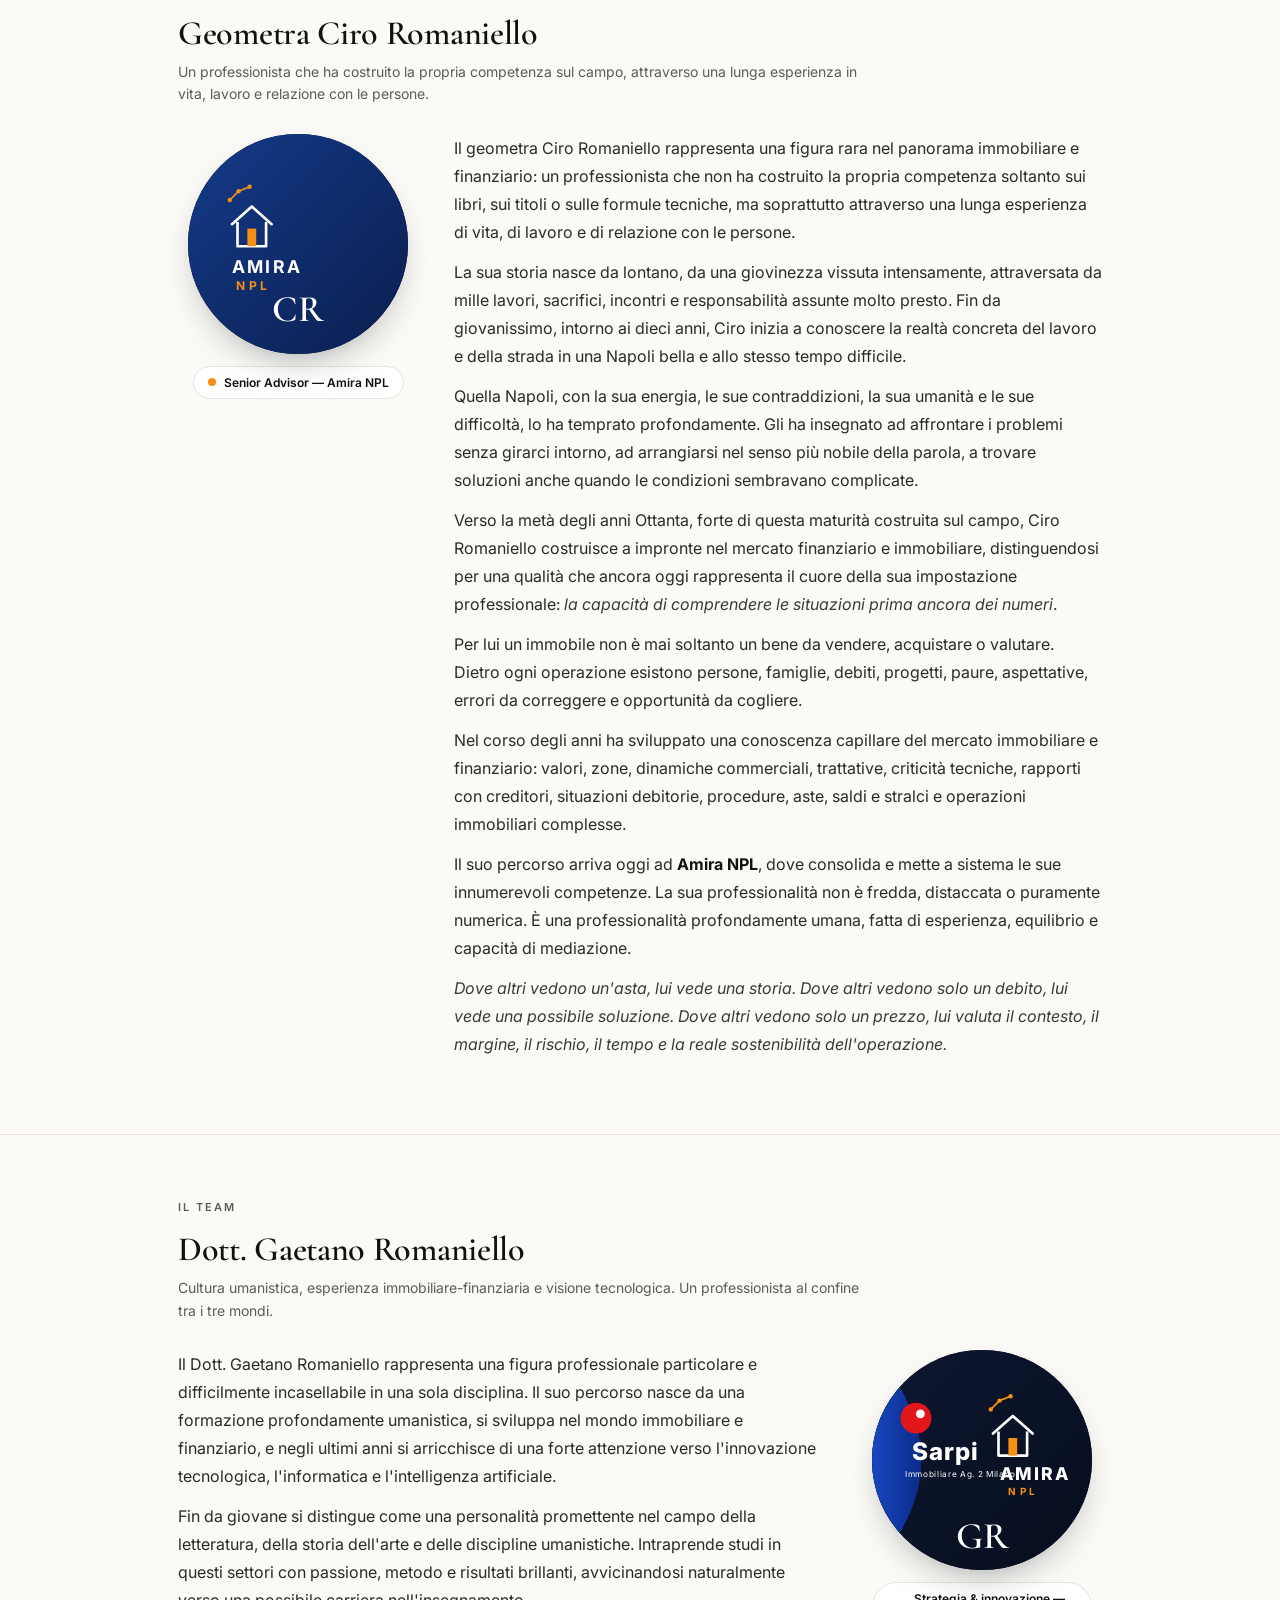
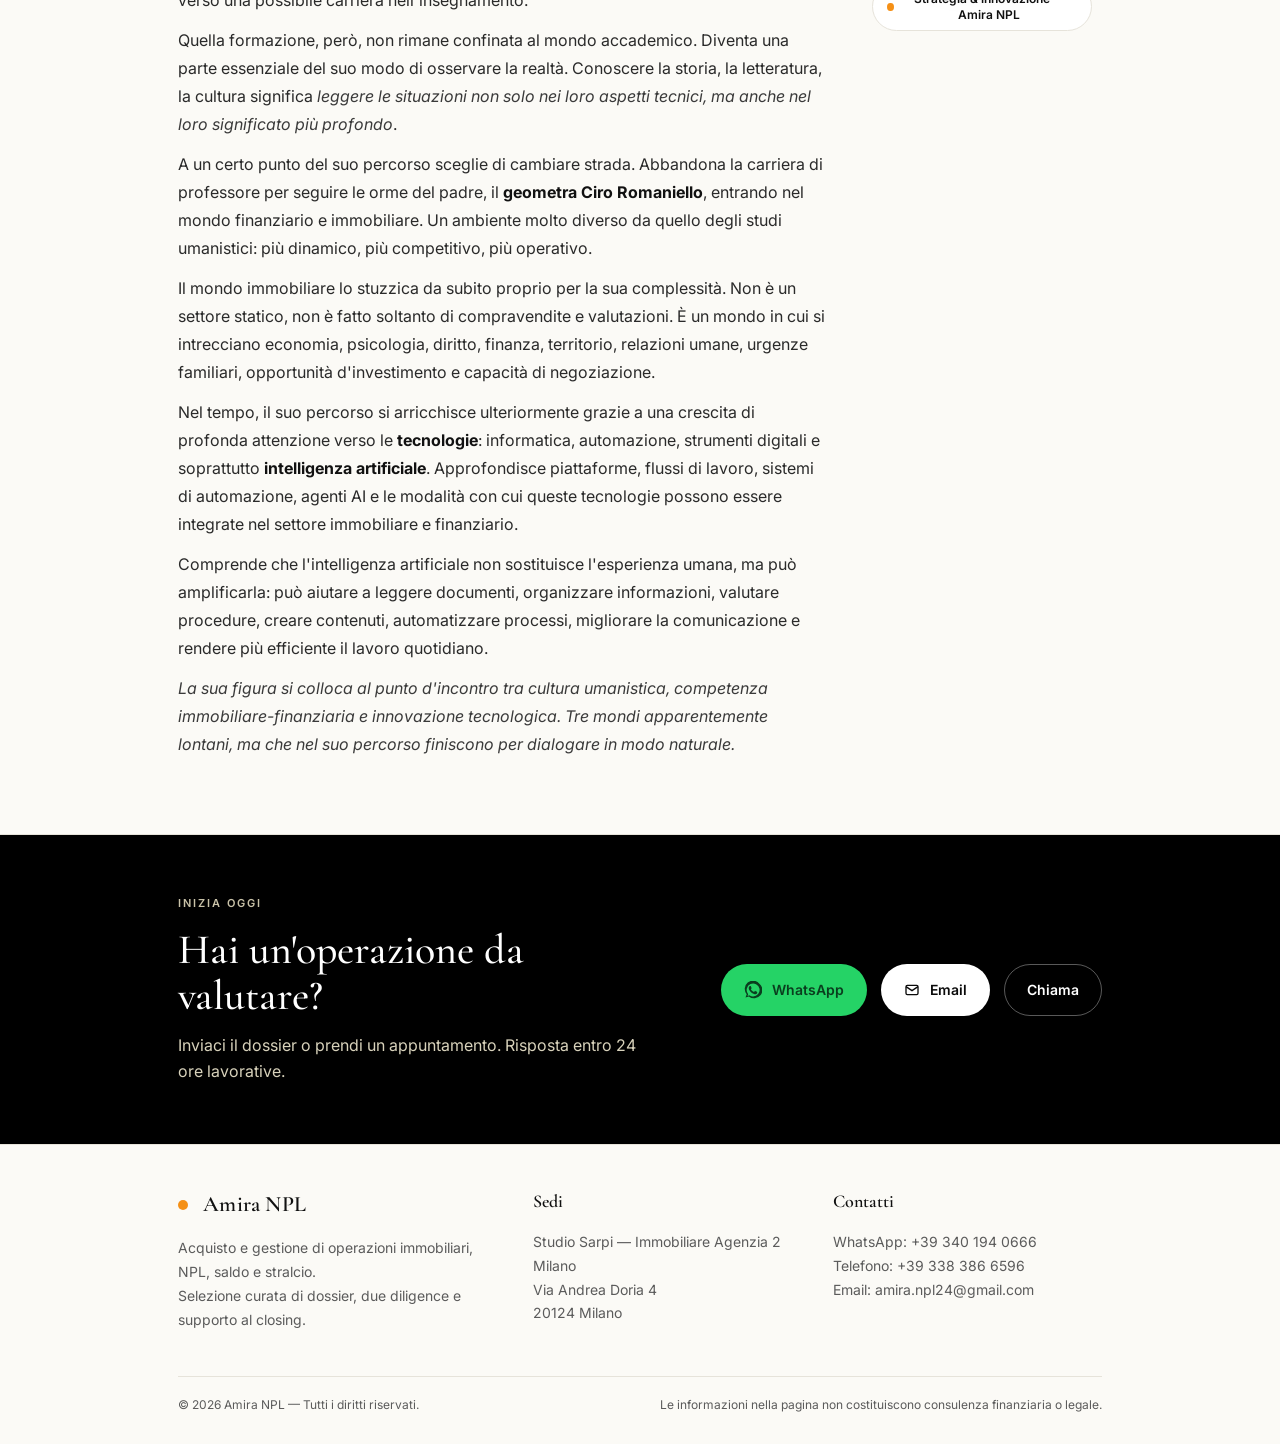
==== commit 572863ad: "Aggiorna indirizzo sede in Via Andrea Doria 4 Co-Authored-By: Claude Opus 4.8 <noreply@anthropic.com" ====
--- a/index.html
+++ b/index.html
@@ -587,7 +587,7 @@
       <div>
         <h5>Sedi</h5>
         <p>Studio Sarpi — Immobiliare Agenzia 2 Milano<br/>
-        Via Gaetano De Castillia 8<br/>
+        Via Andrea Doria 4<br/>
         20124 Milano</p>
       </div>
       <div>
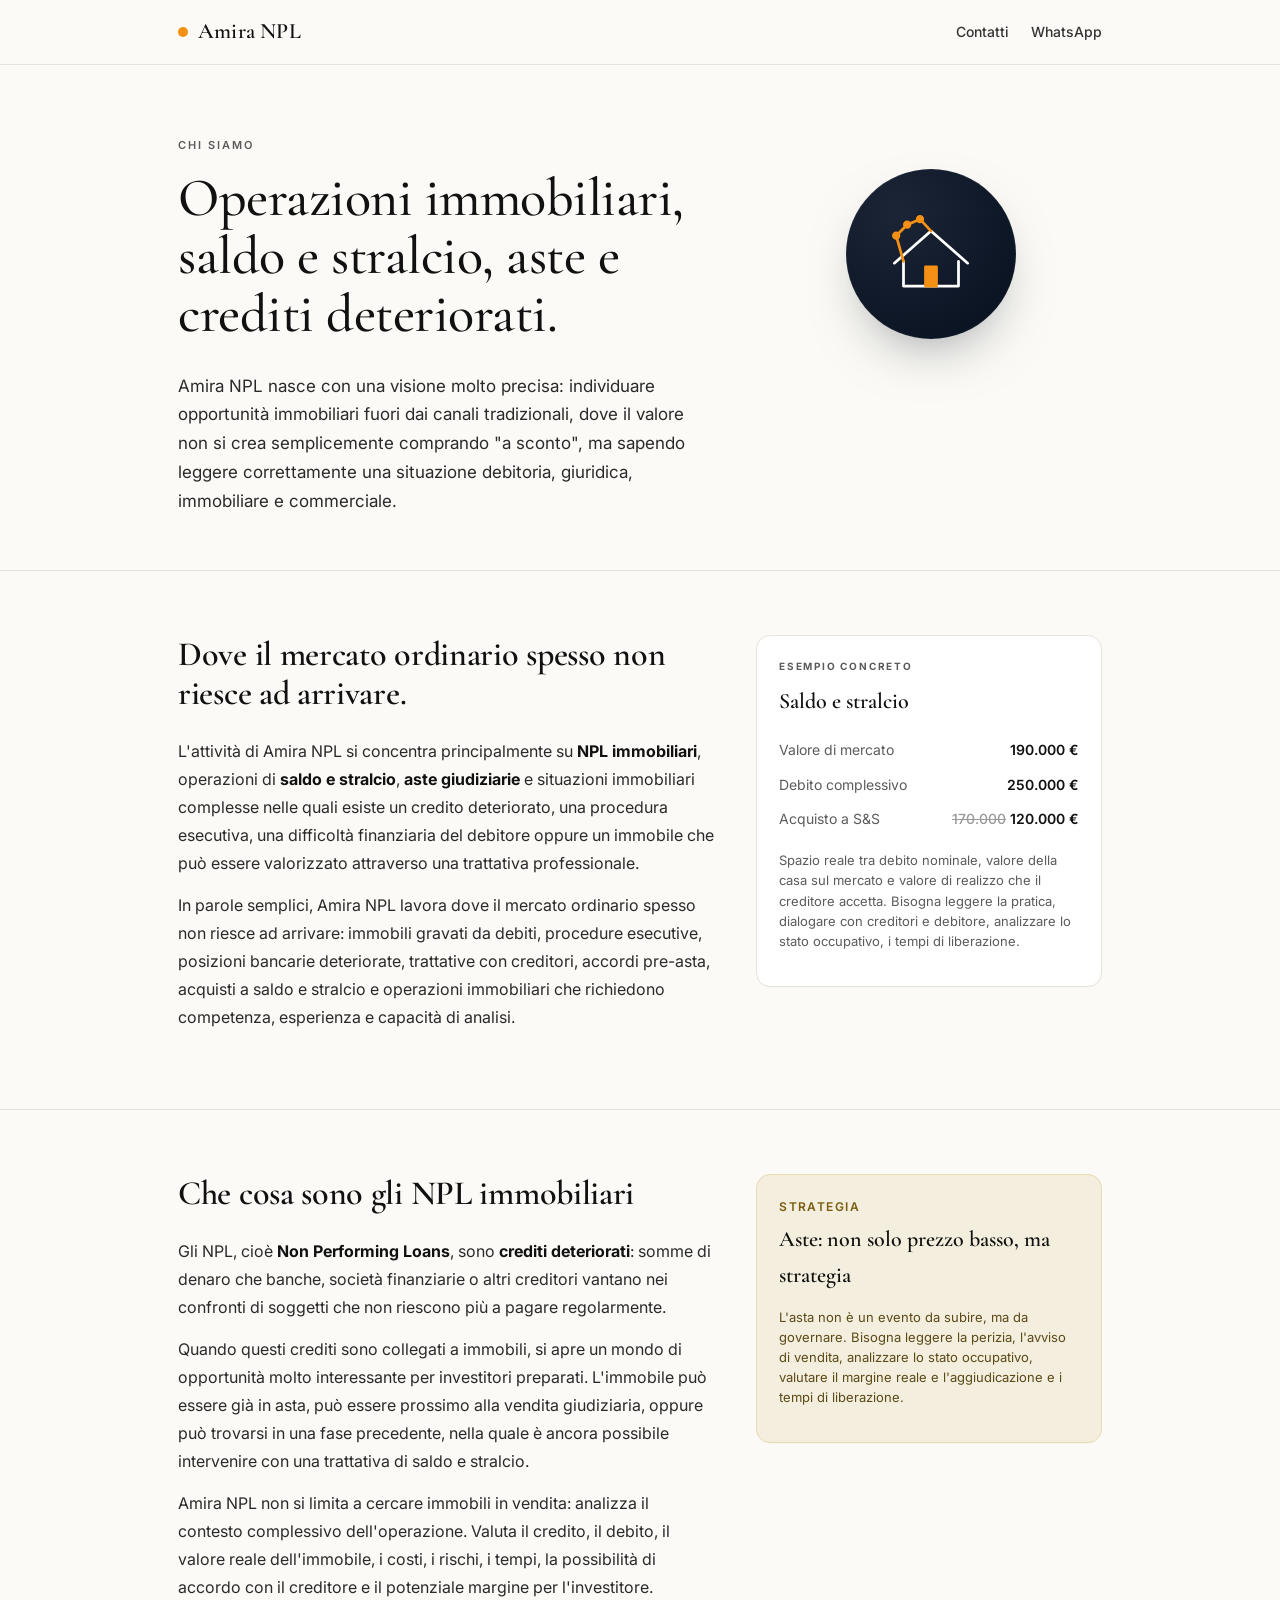
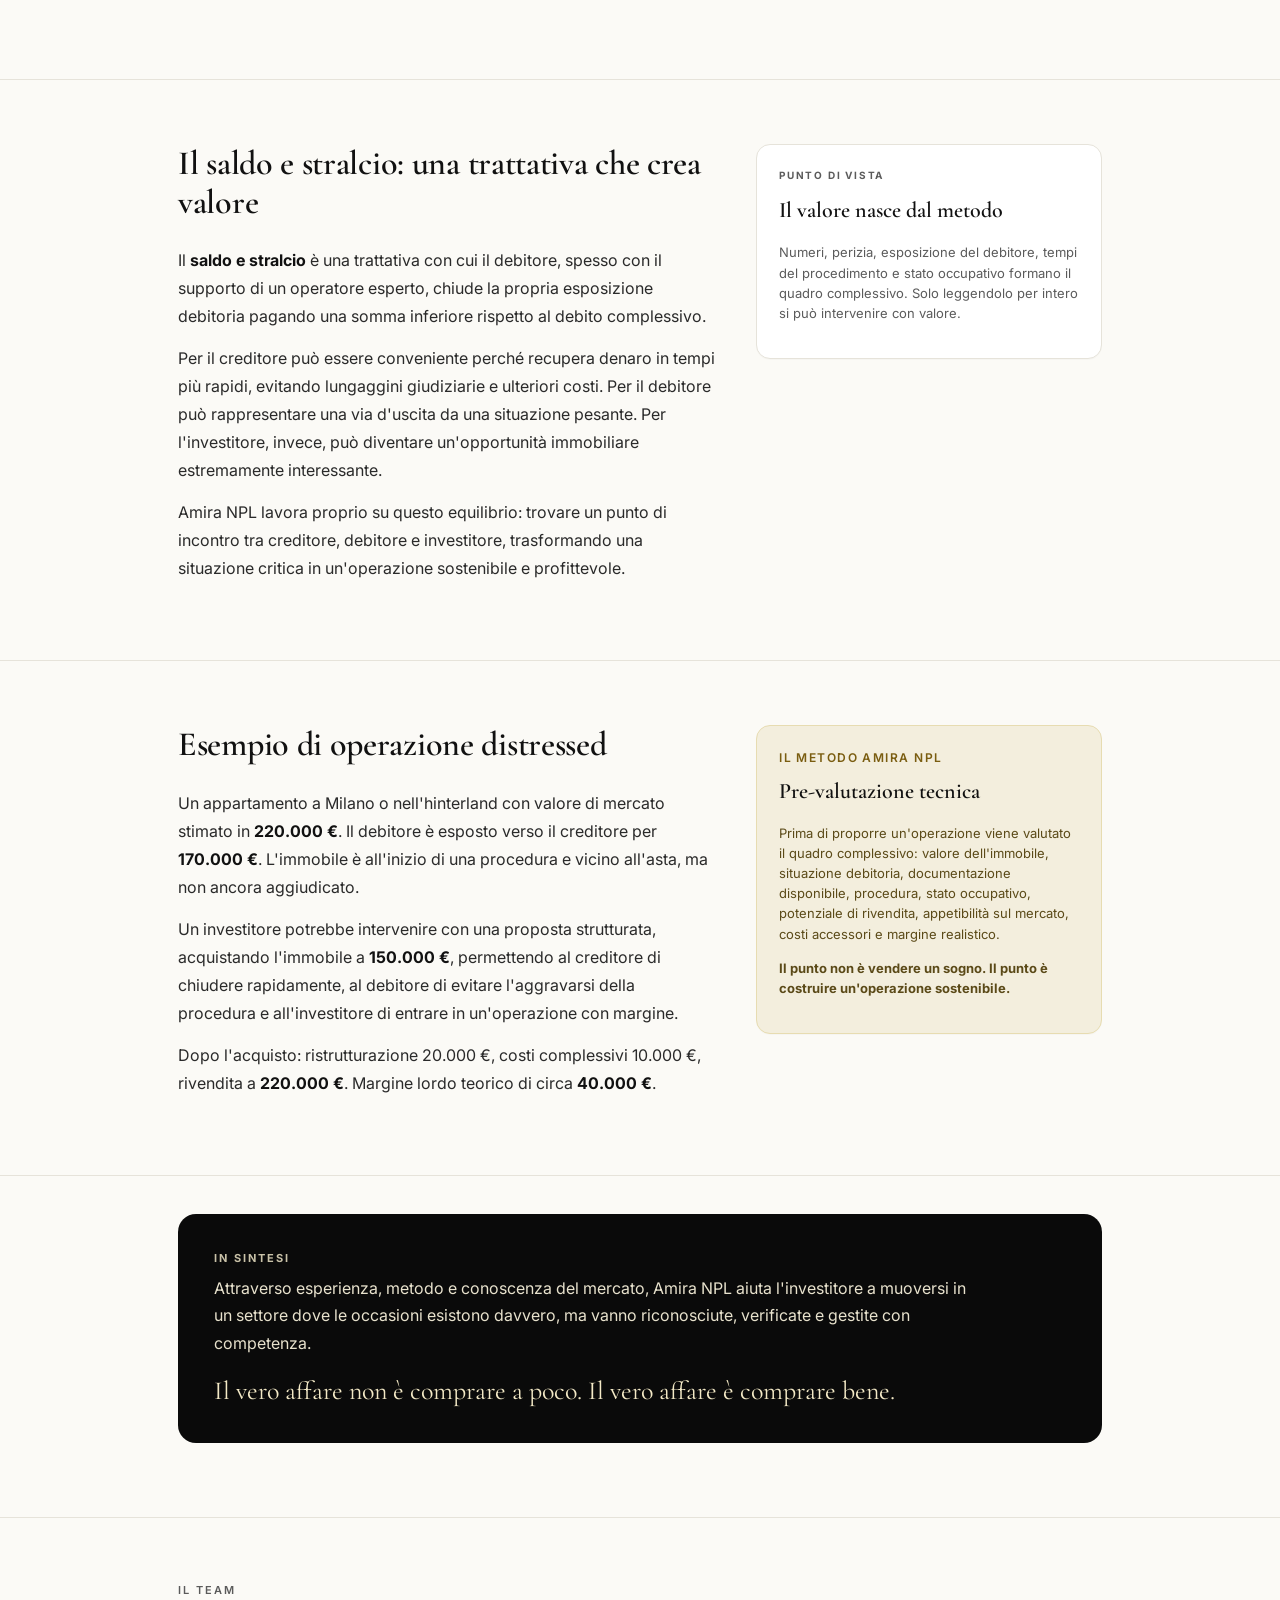
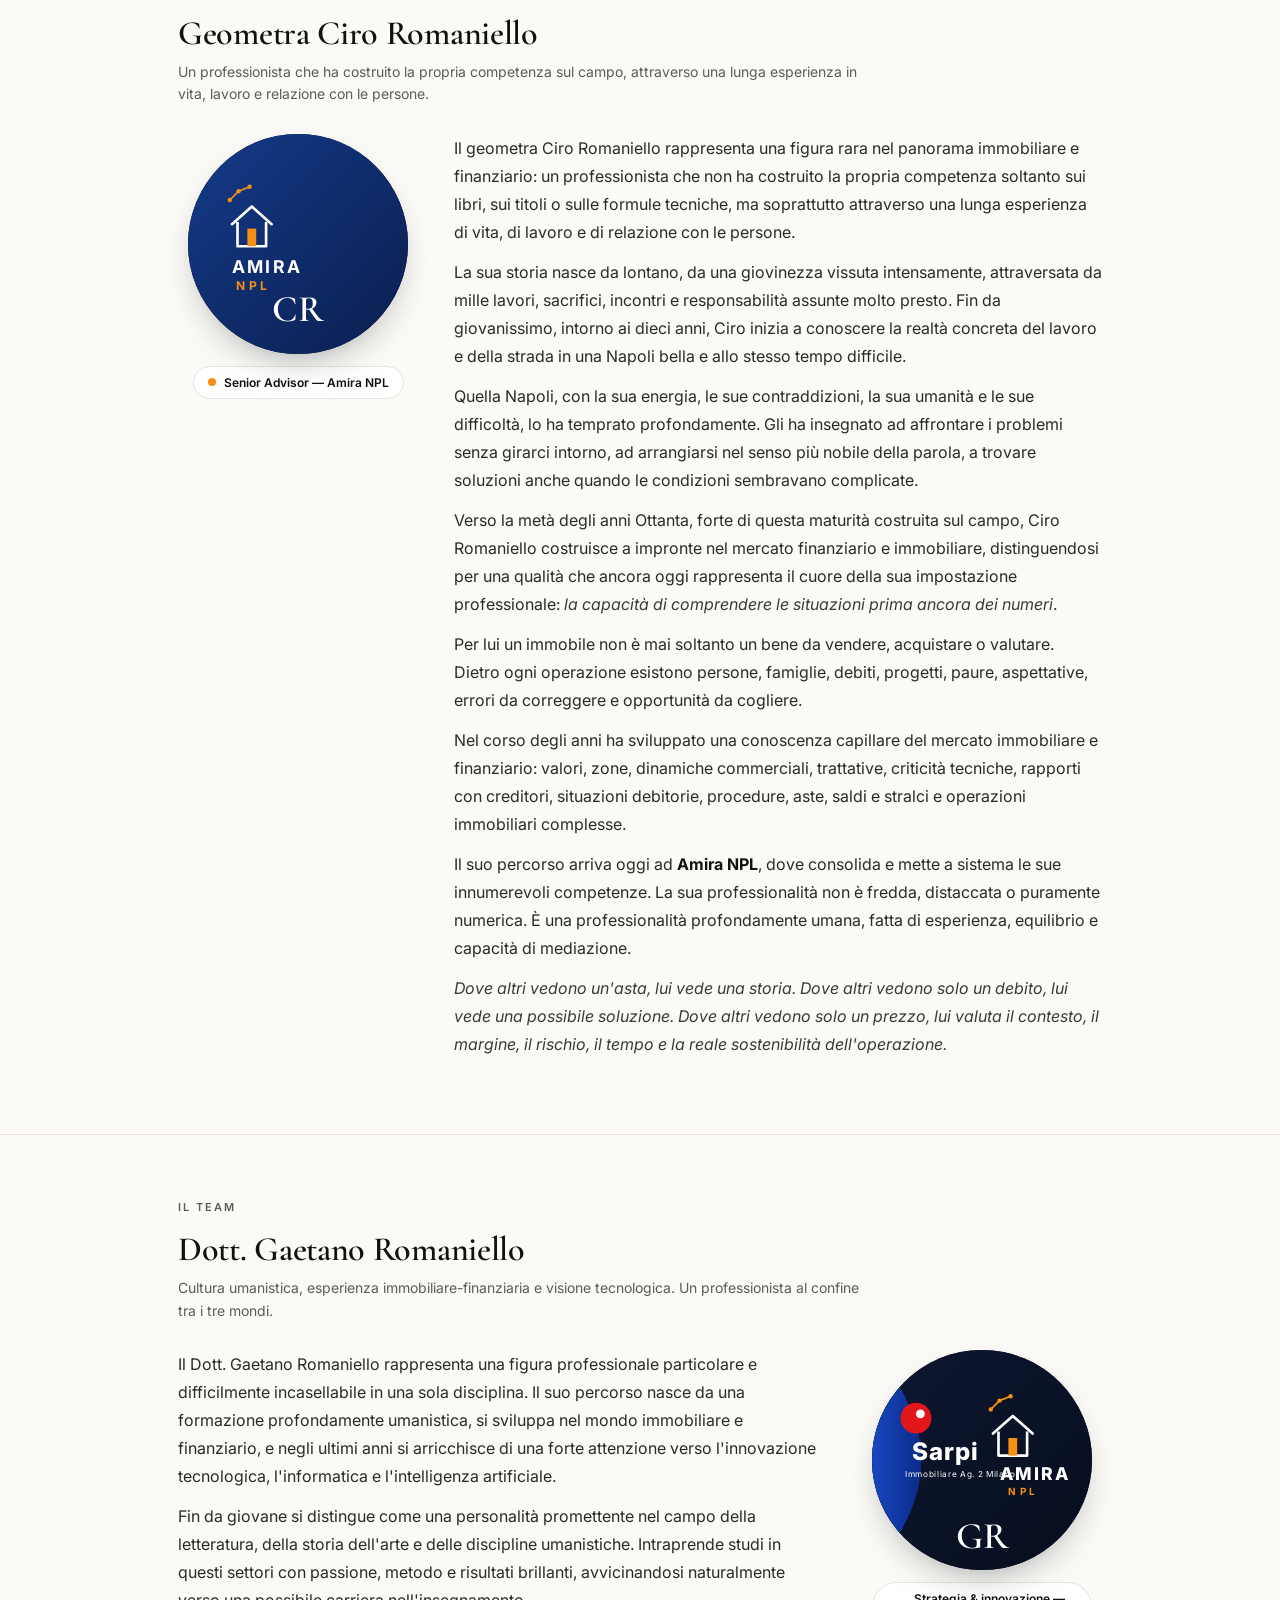
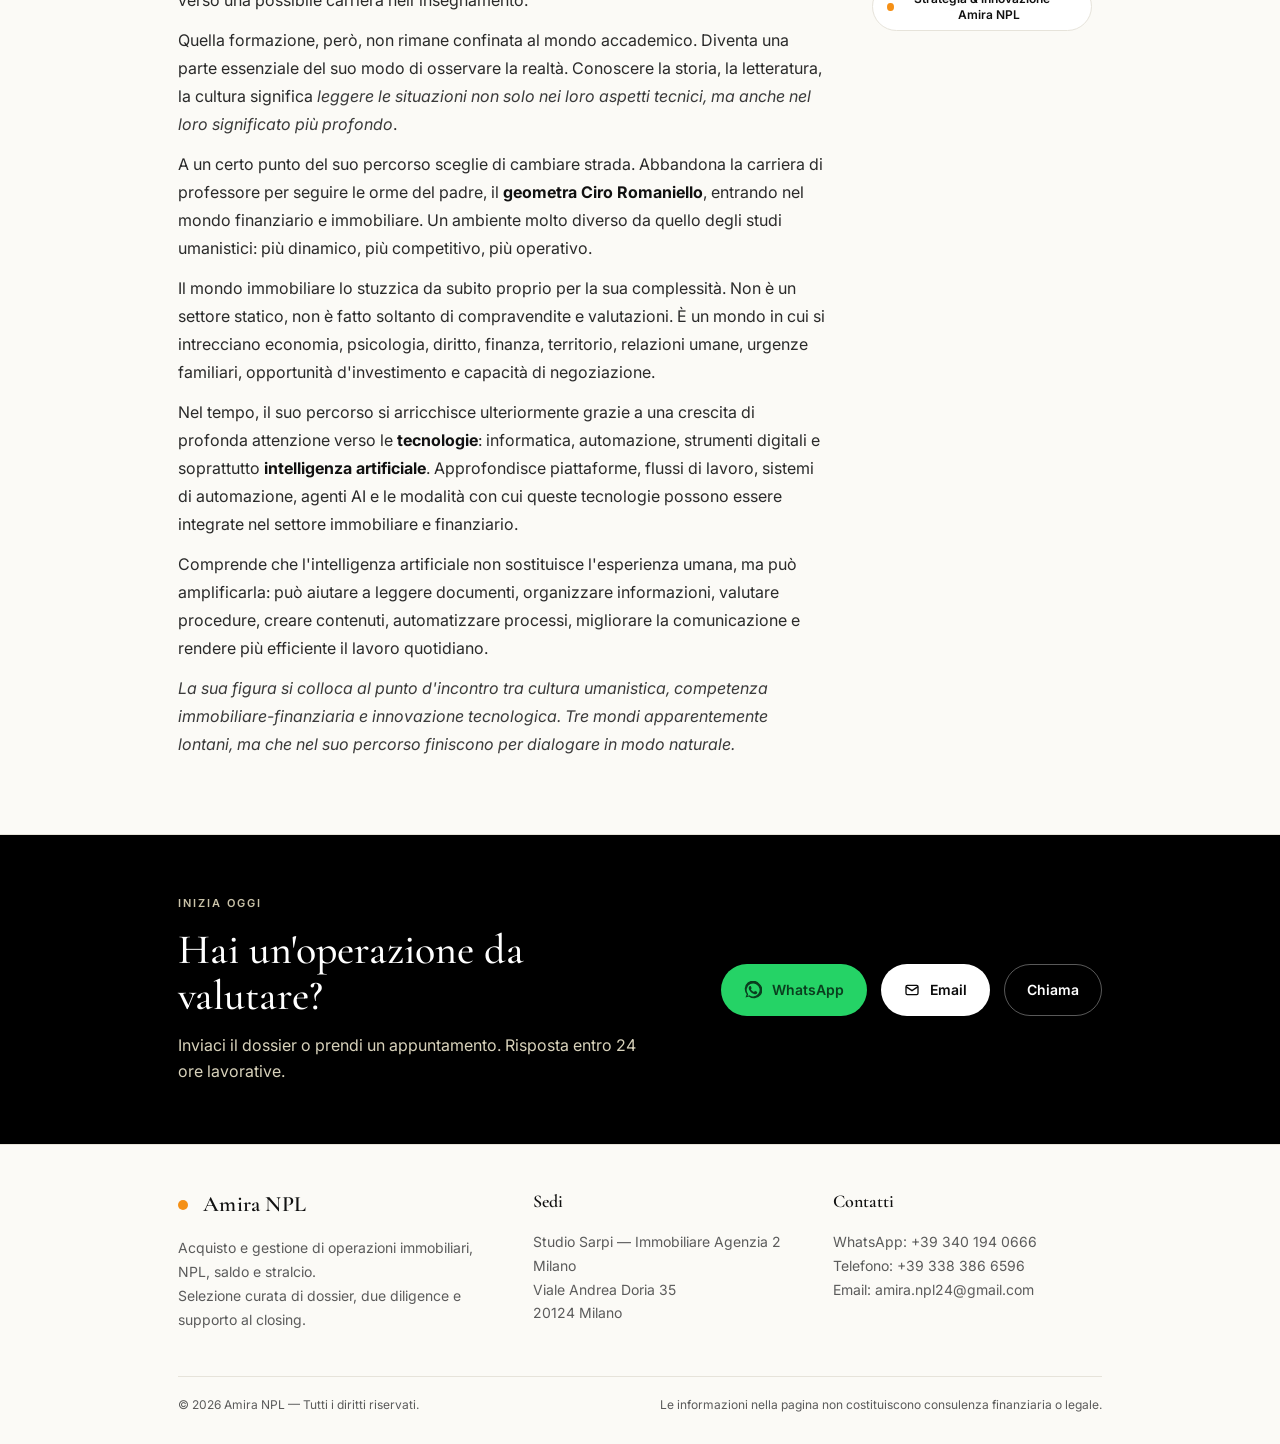
==== commit 3df4bc7c: "Aggiorna indirizzo sede: Viale Andrea Doria 35 Co-Authored-By: Claude Opus 4.8 <noreply@anthropic.co" ====
--- a/index.html
+++ b/index.html
@@ -587,7 +587,7 @@
       <div>
         <h5>Sedi</h5>
         <p>Studio Sarpi — Immobiliare Agenzia 2 Milano<br/>
-        Via Andrea Doria 4<br/>
+        Viale Andrea Doria 35<br/>
         20124 Milano</p>
       </div>
       <div>
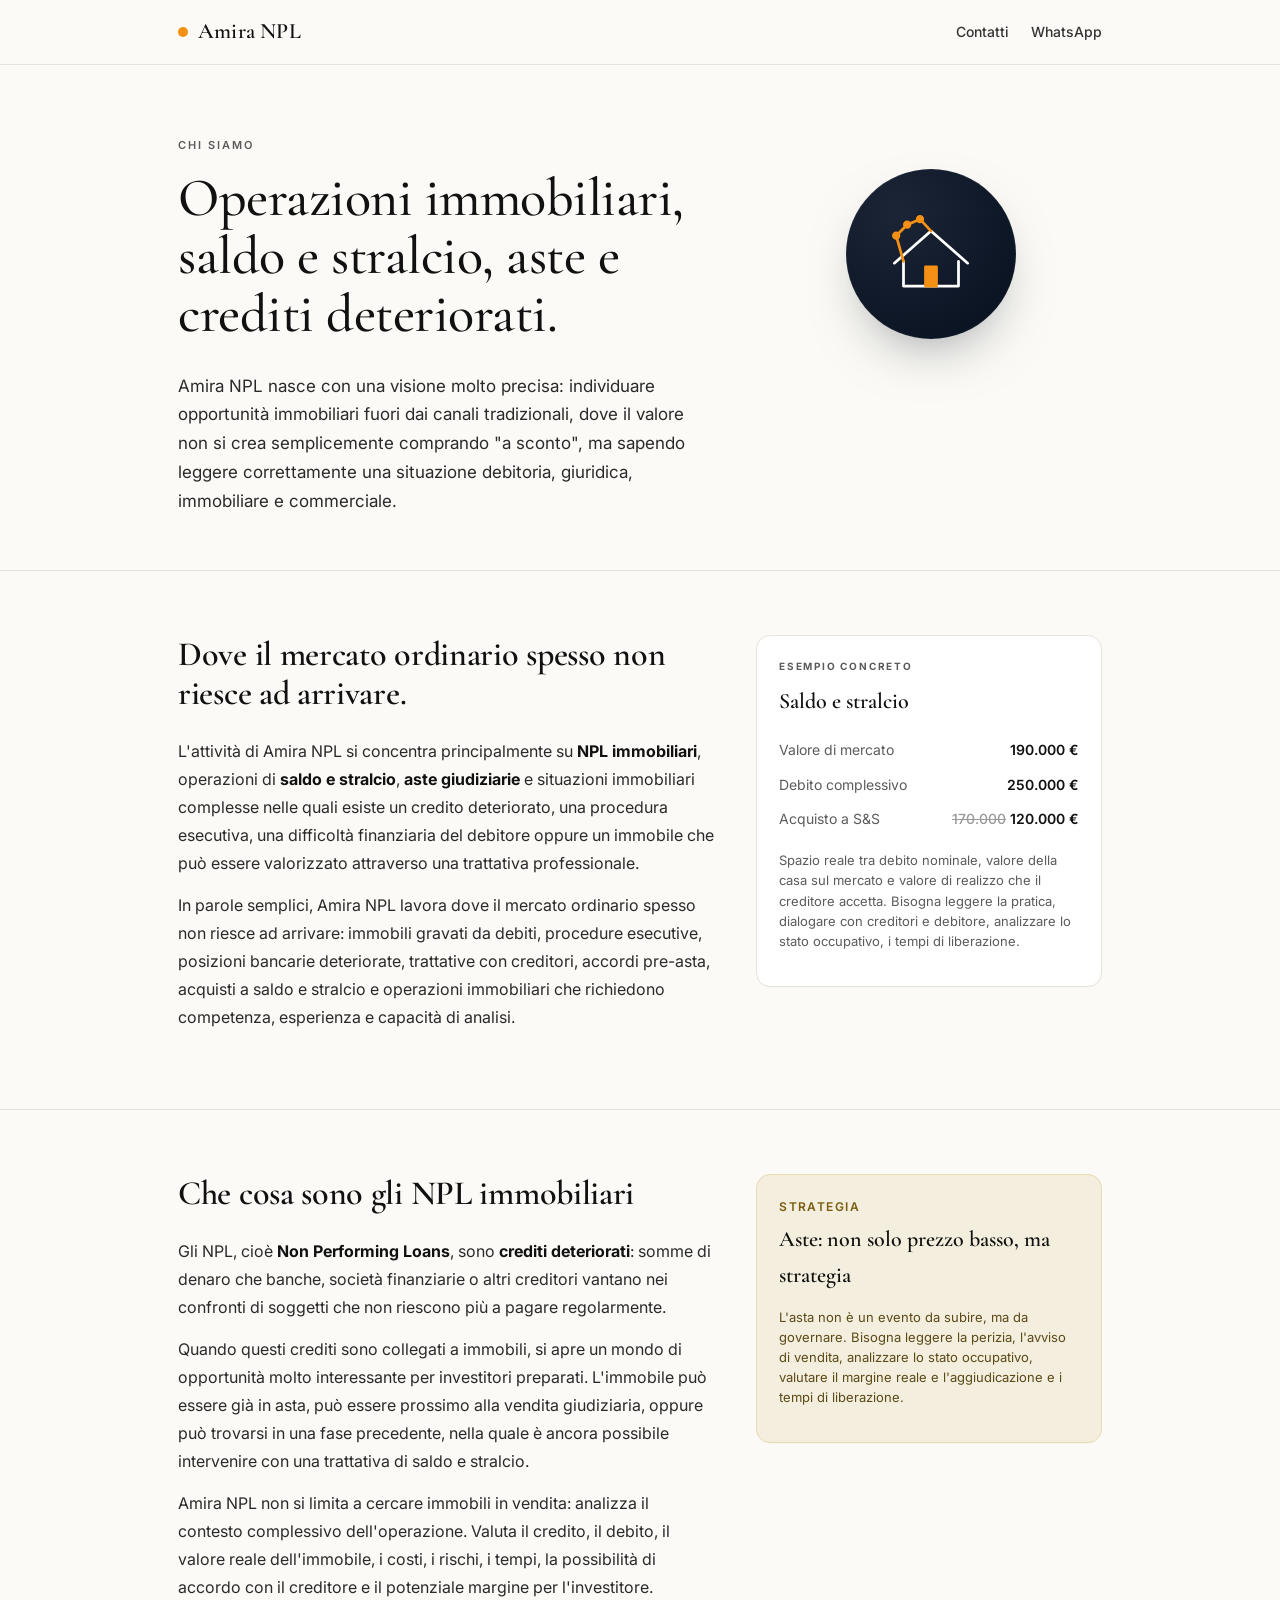
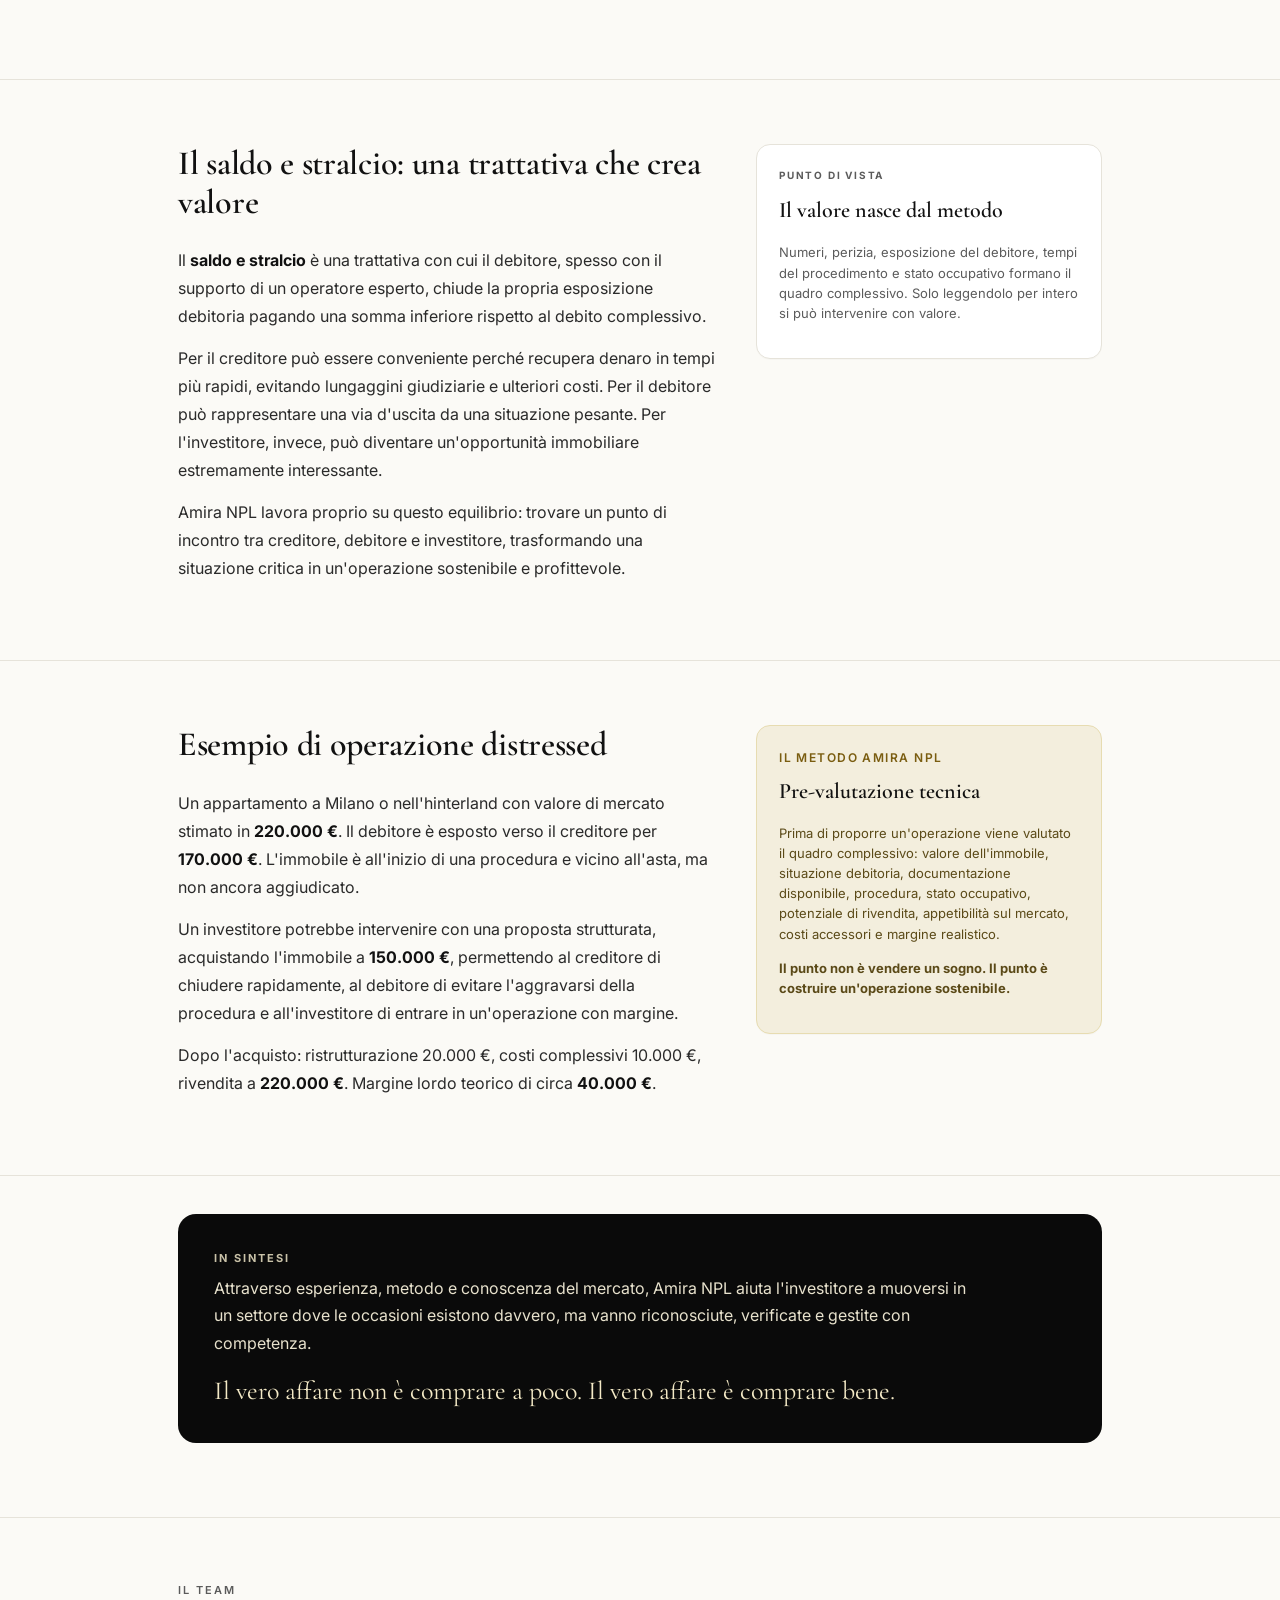
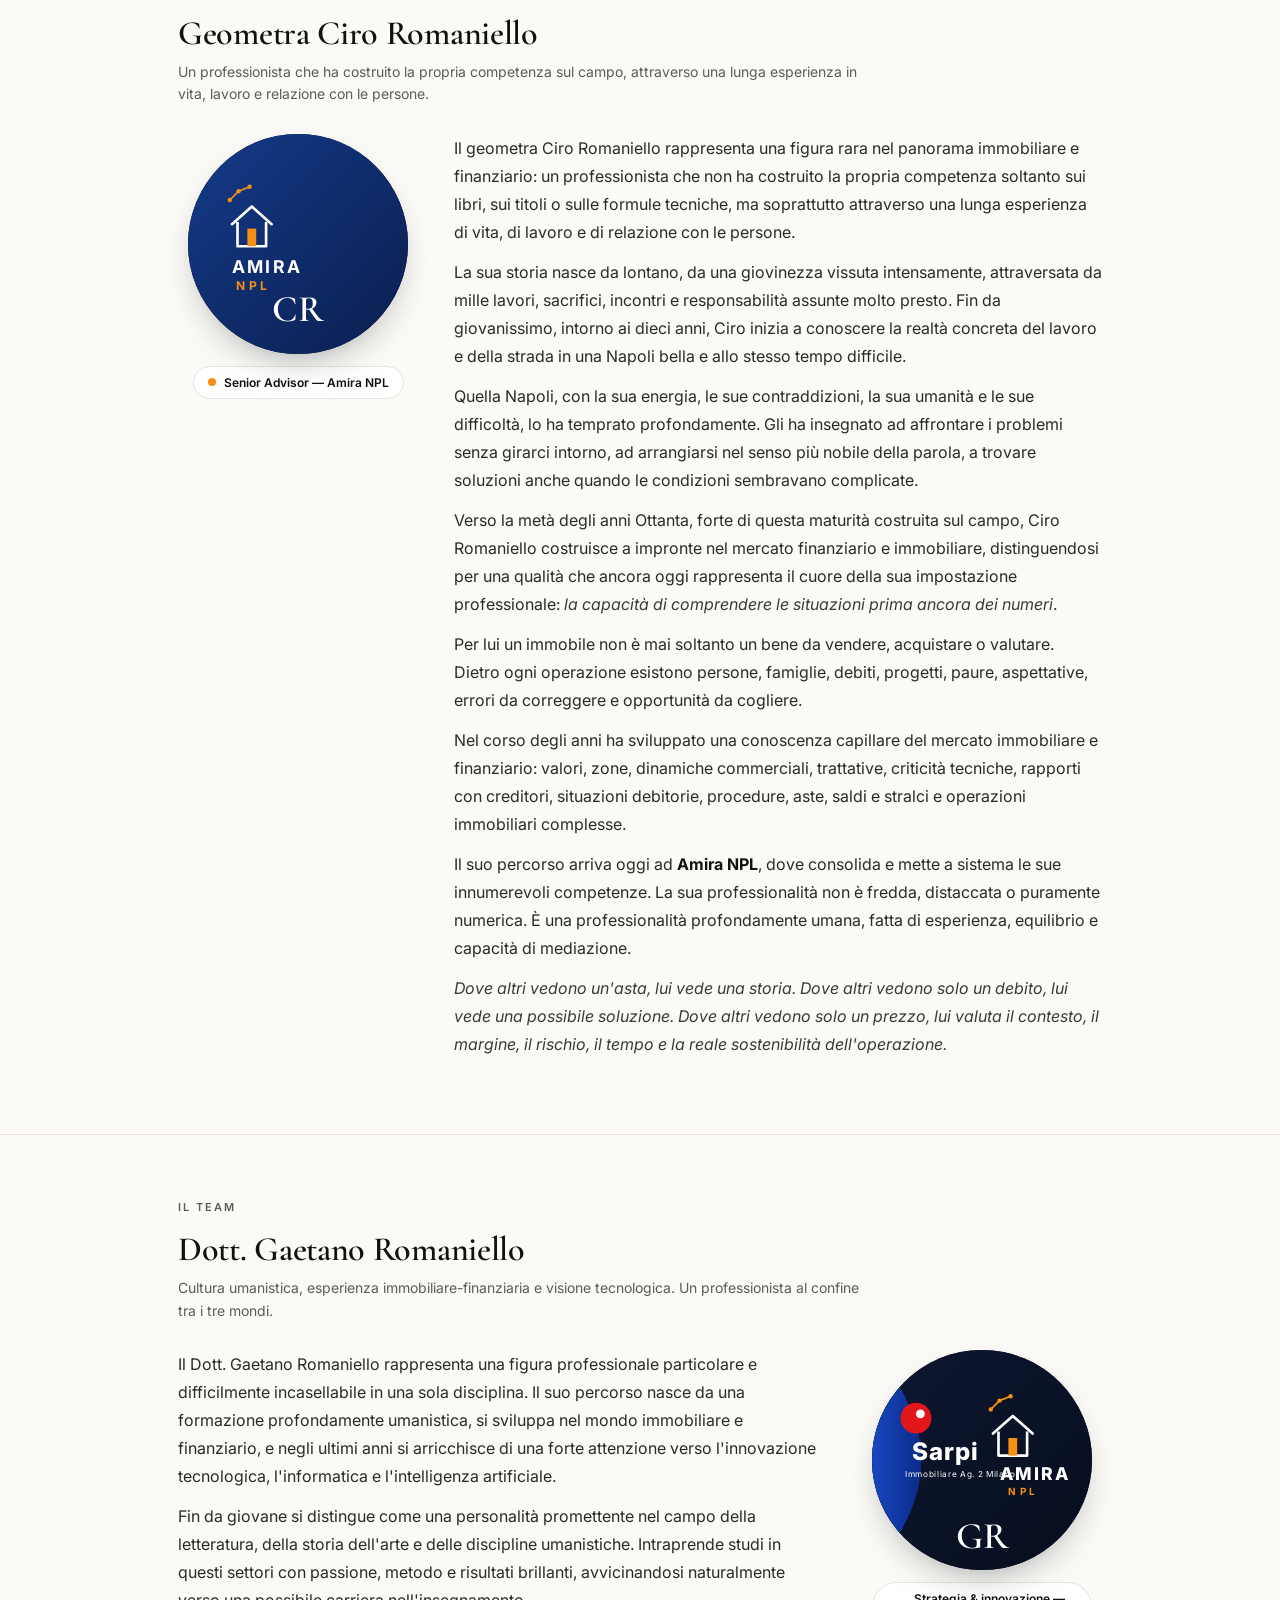
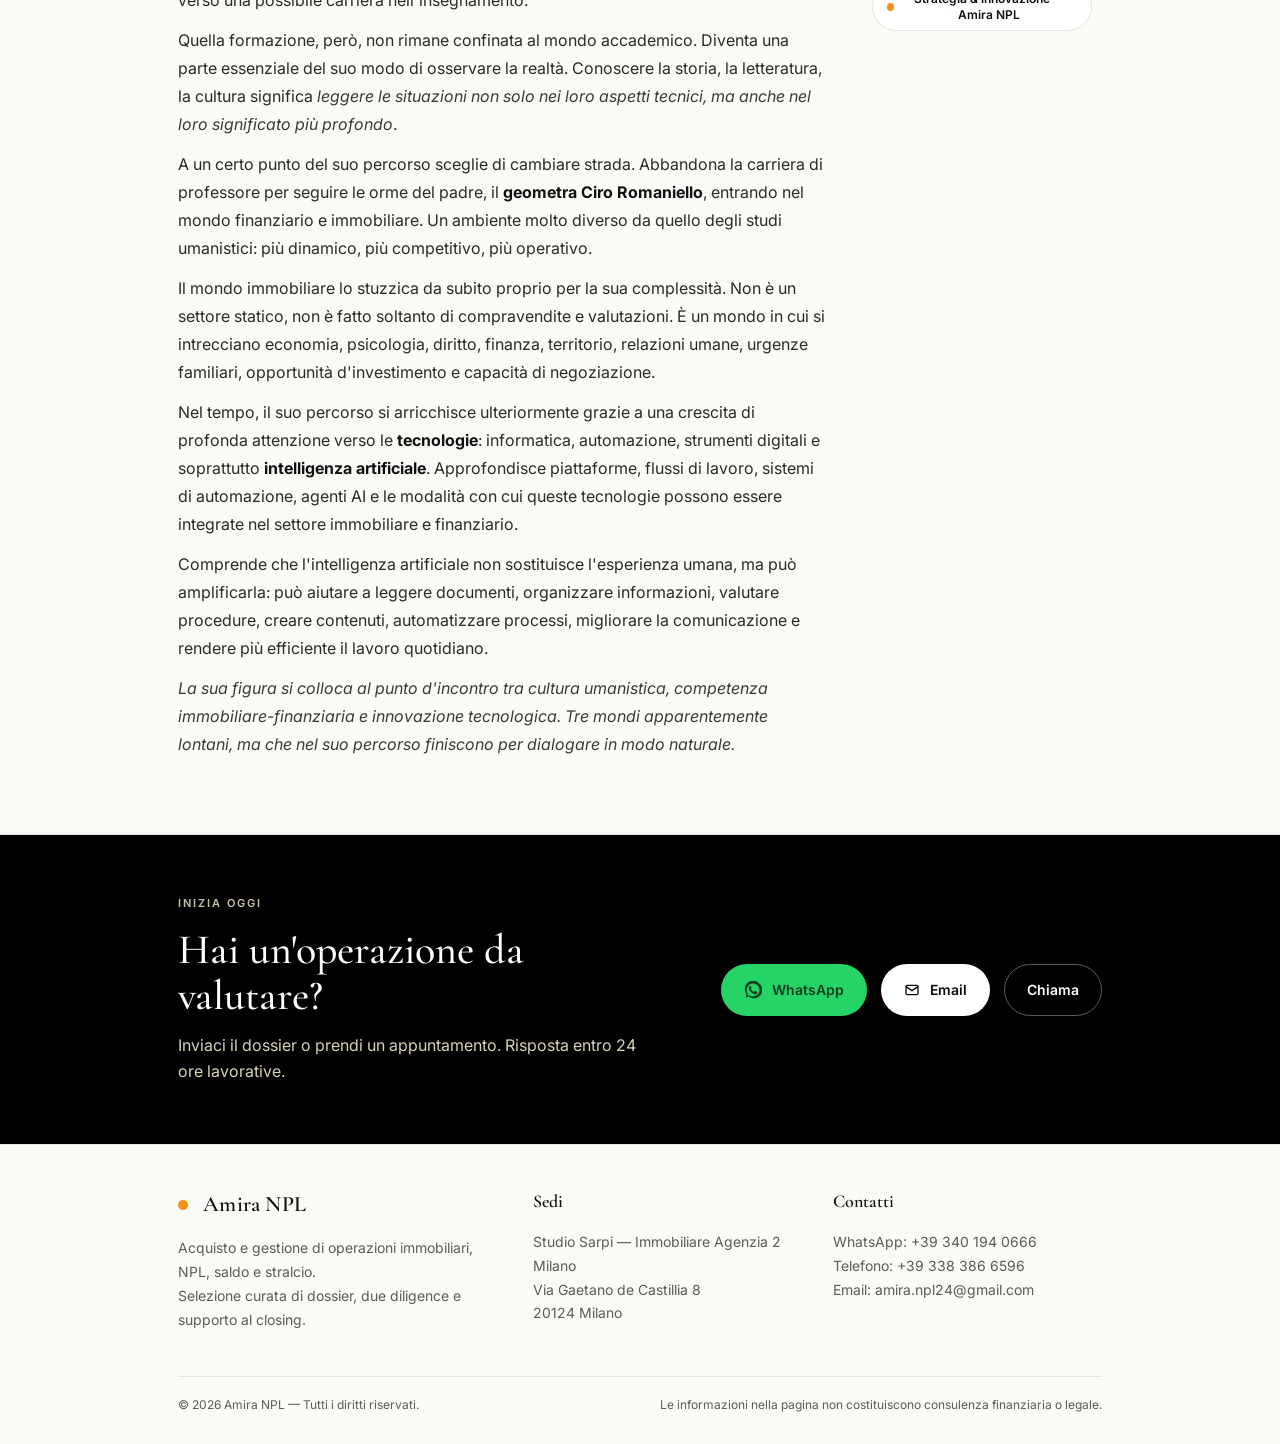
==== commit 80bf4b88: "Corregge la sede di Agenzia 2 Sarpi nel footer Il footer della pagina Chi siamo riportava Viale Andr" ====
--- a/index.html
+++ b/index.html
@@ -587,7 +587,7 @@
       <div>
         <h5>Sedi</h5>
         <p>Studio Sarpi — Immobiliare Agenzia 2 Milano<br/>
-        Viale Andrea Doria 35<br/>
+        Via Gaetano de Castillia 8<br/>
         20124 Milano</p>
       </div>
       <div>
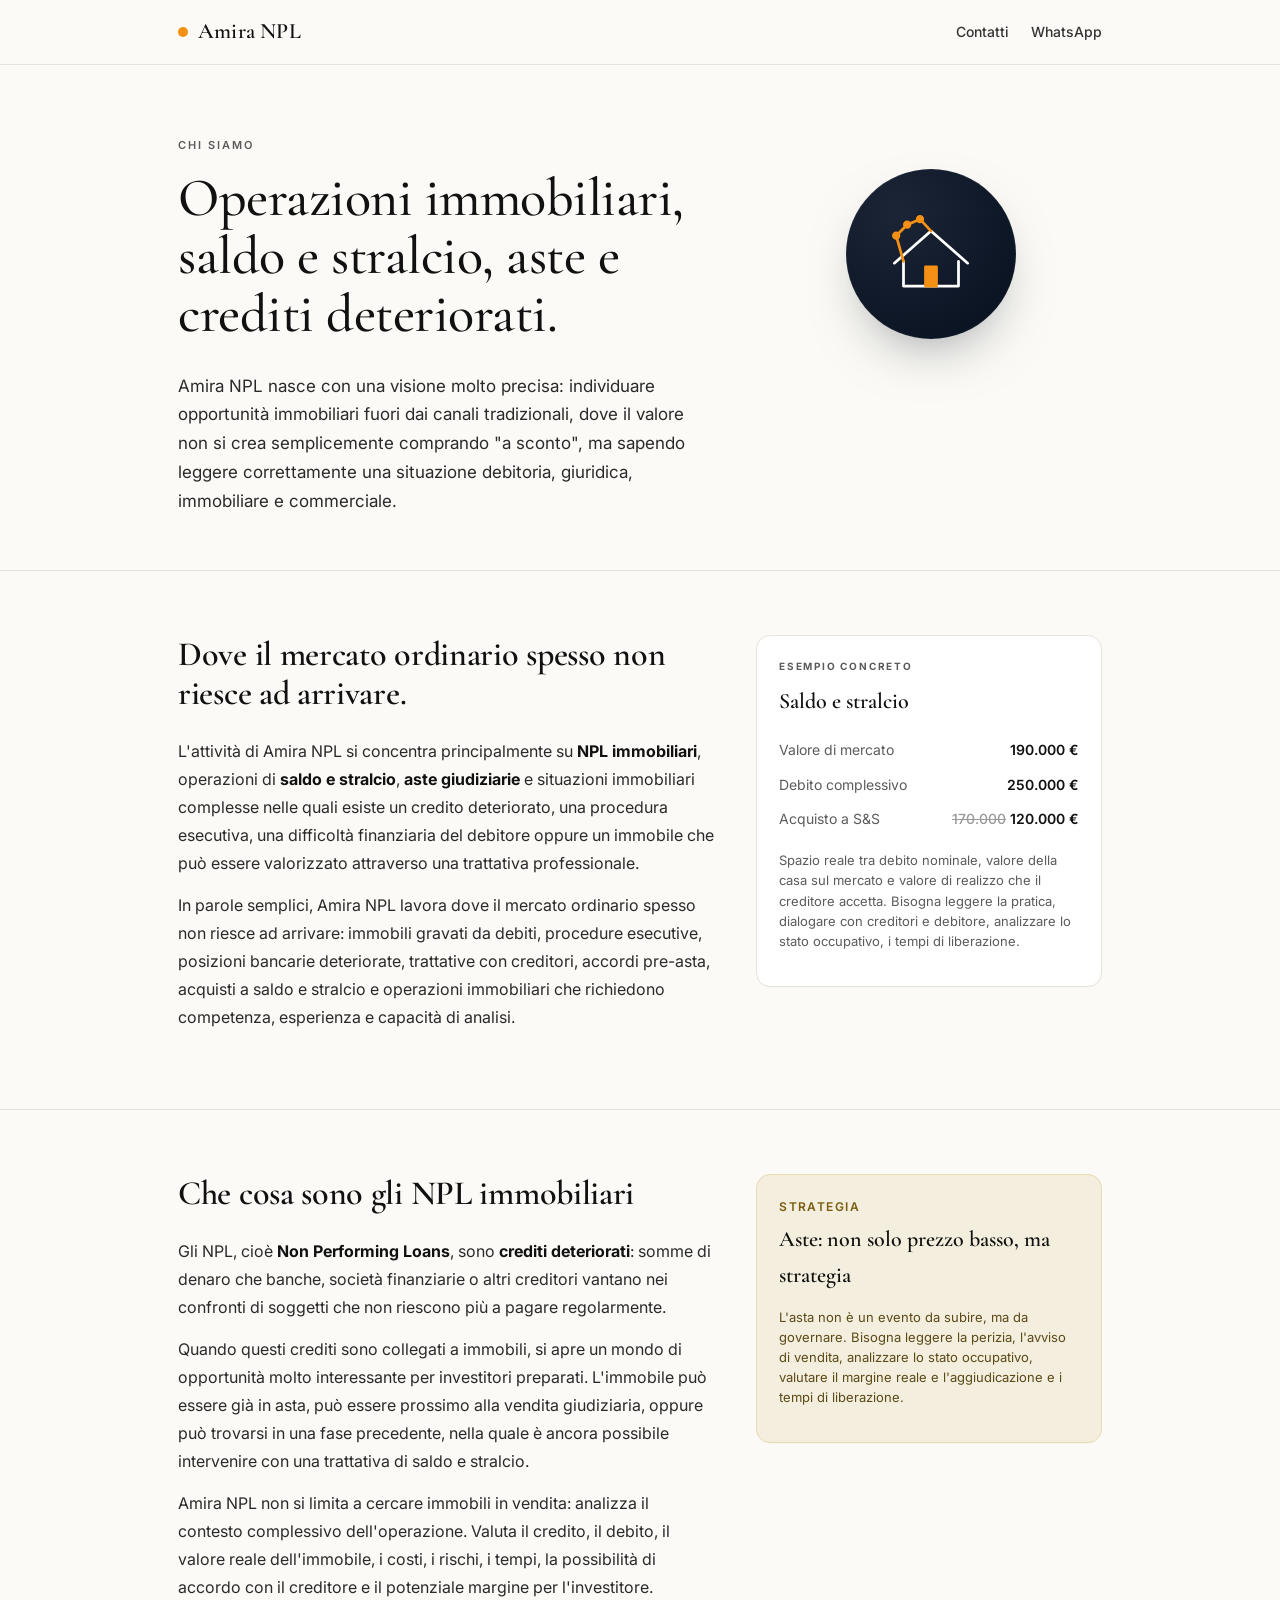
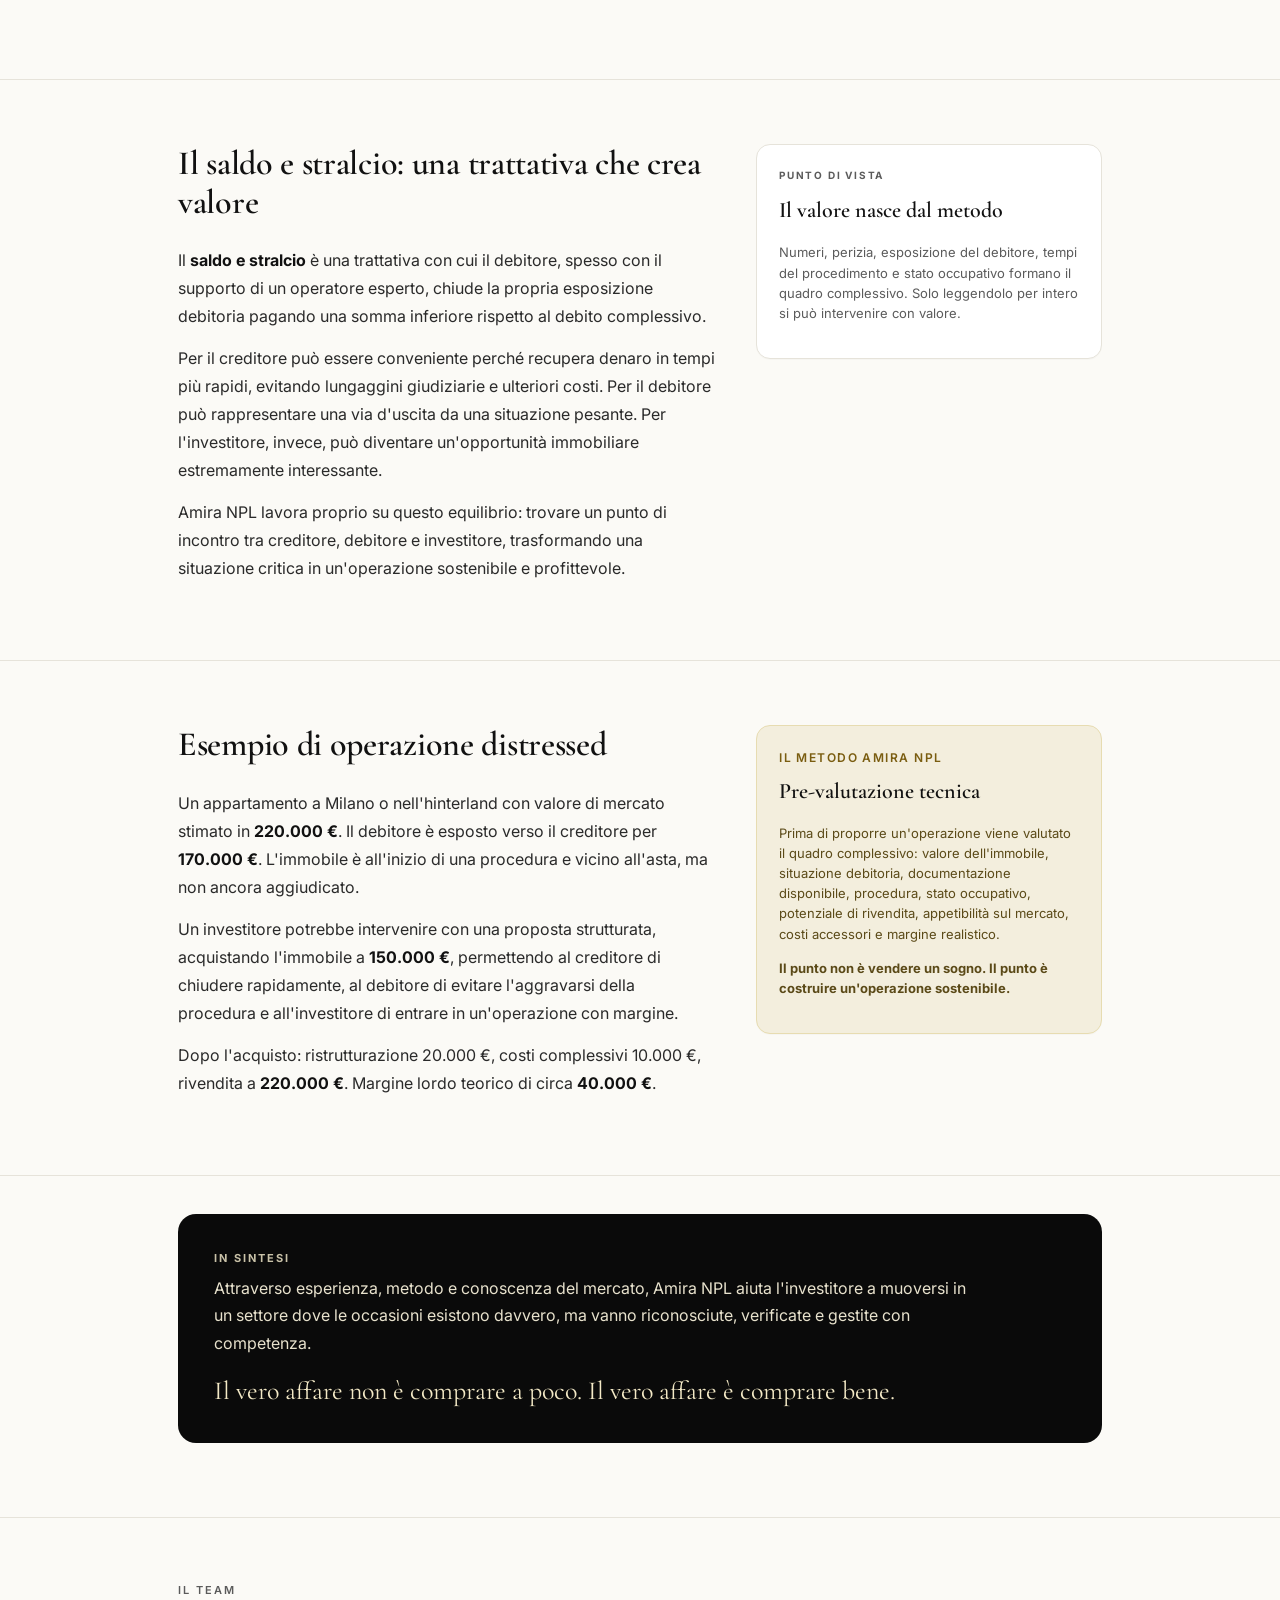
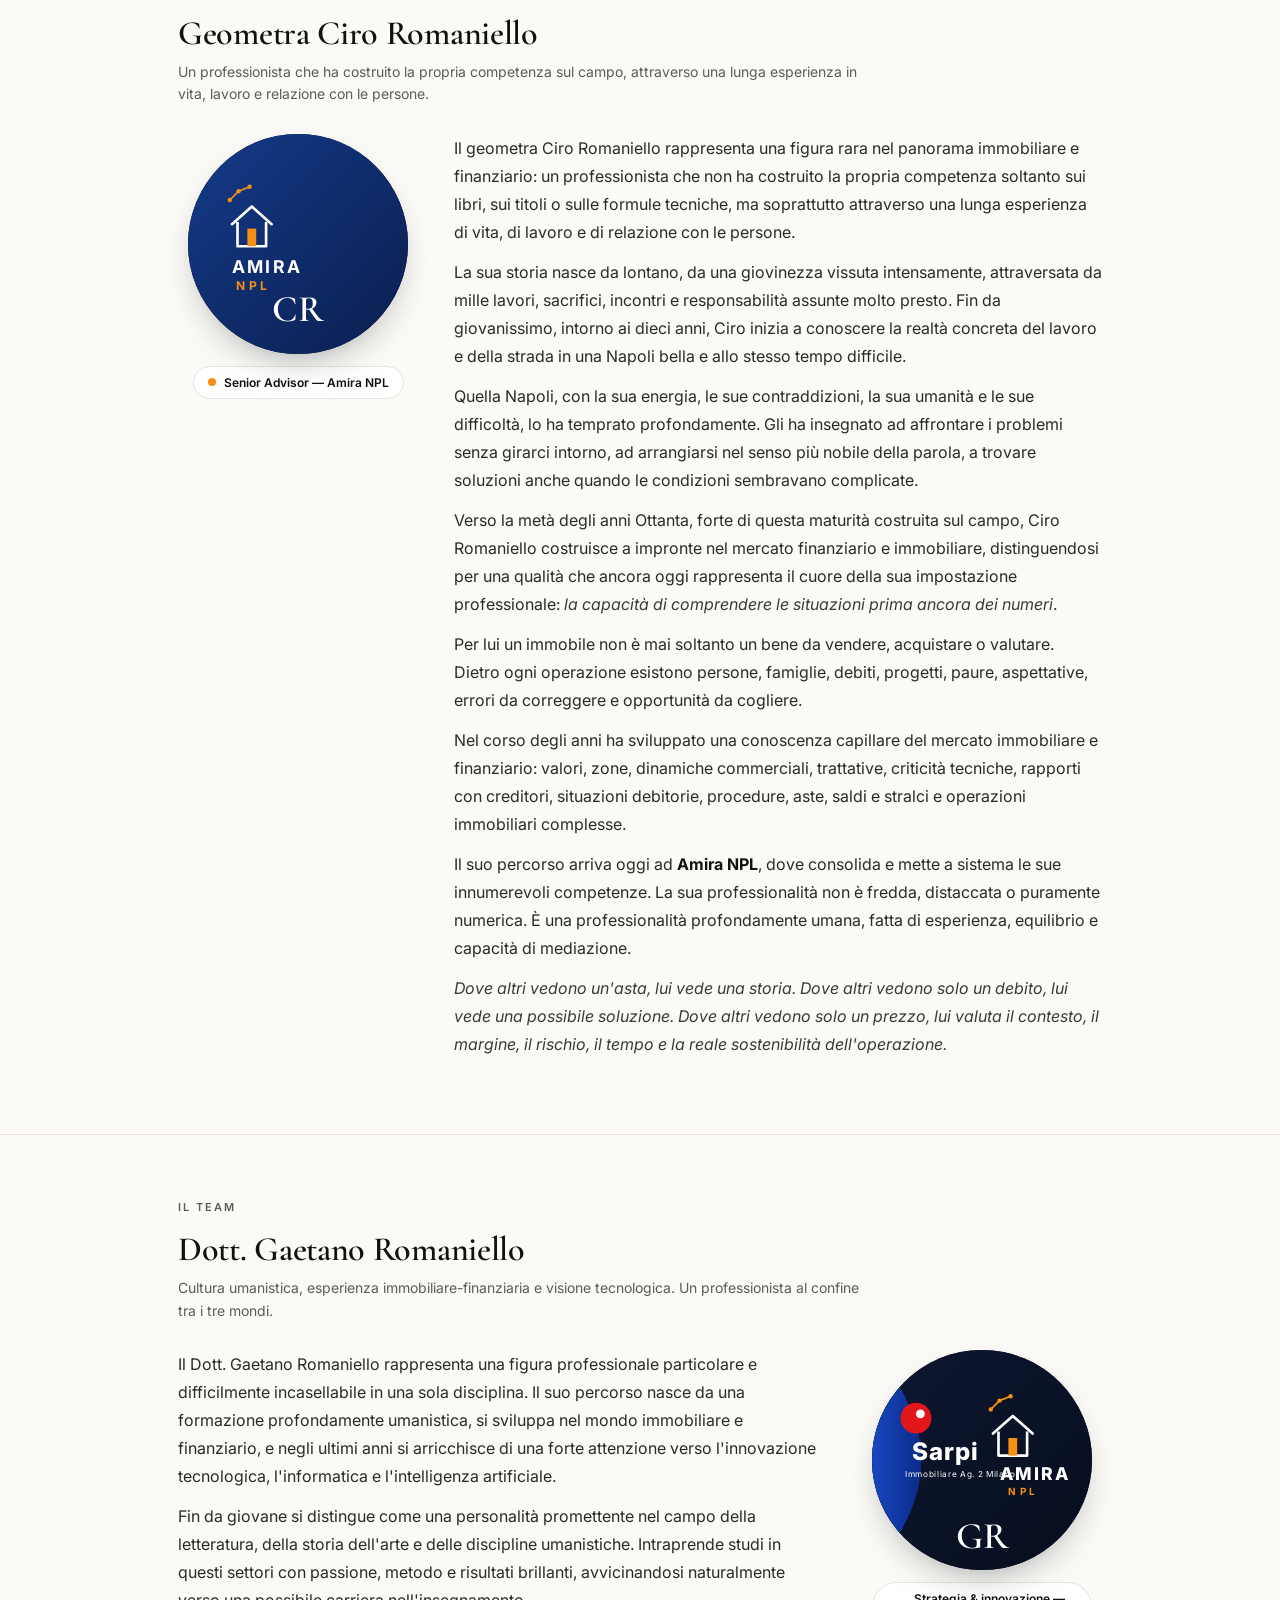
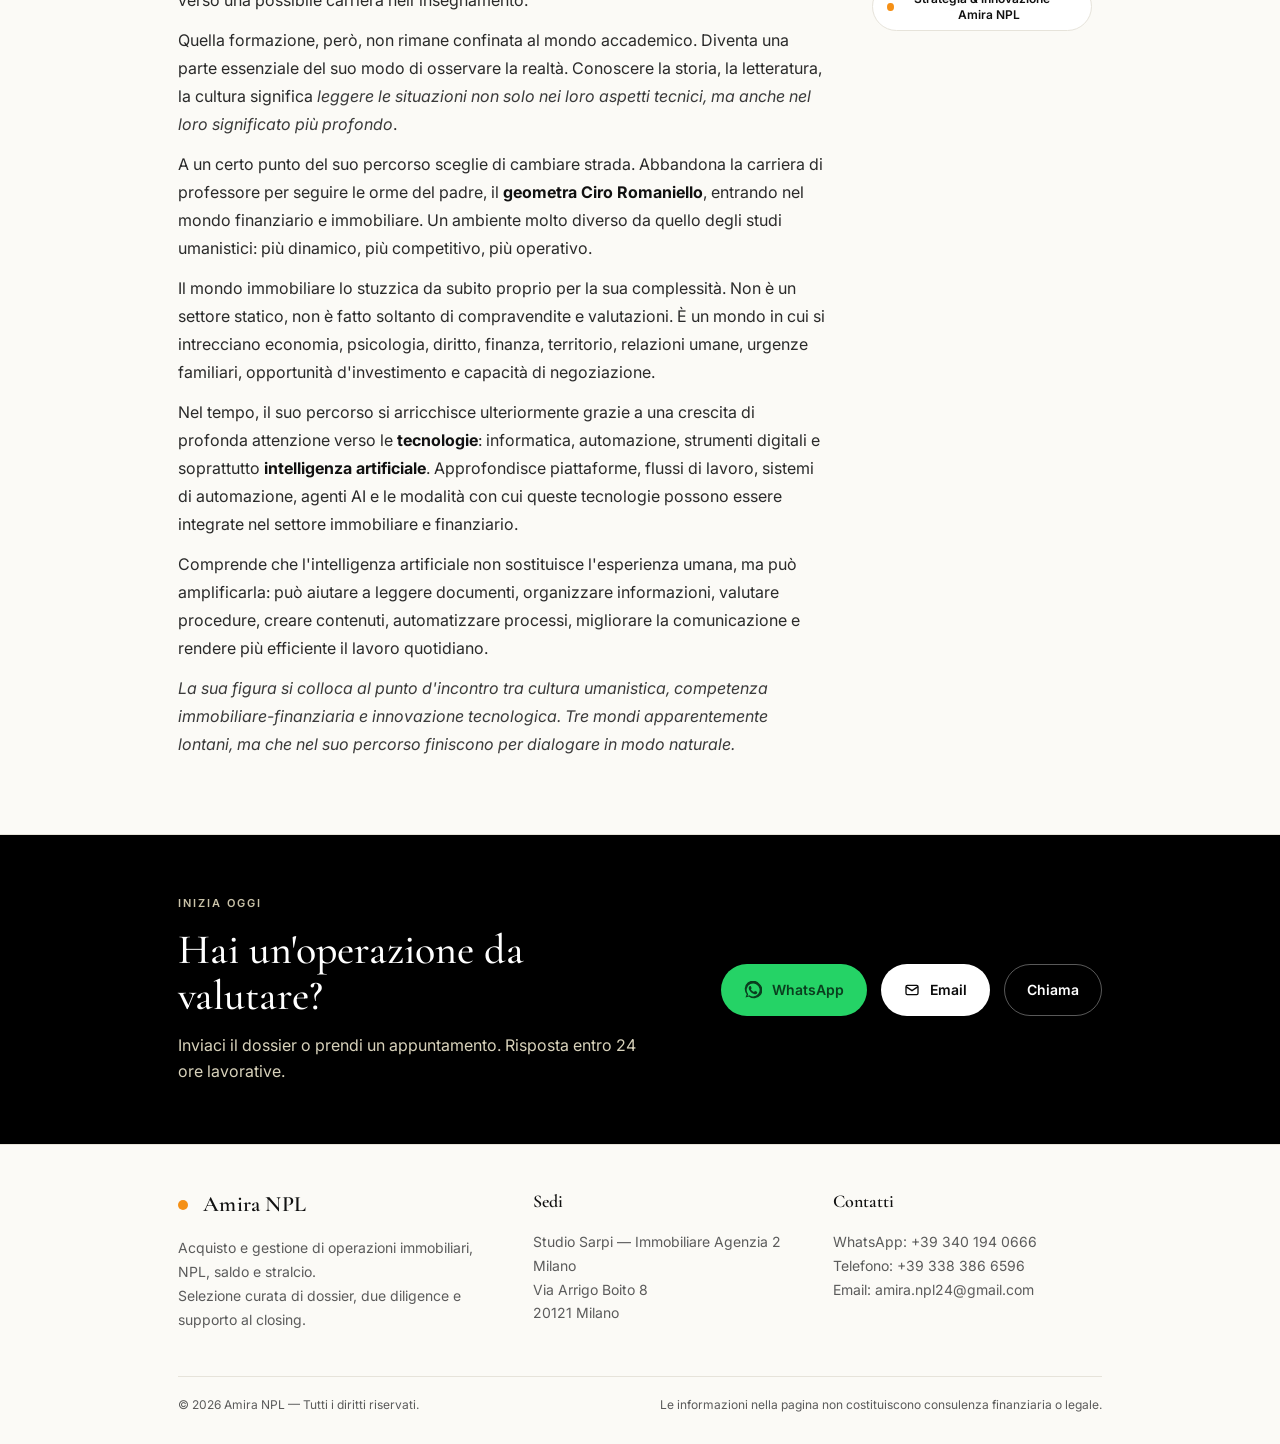
==== commit d0780e59: "Corregge la sede in Via Arrigo Boito 8 e la mostra nel sito di valutazione La sede indicata nel comm" ====
--- a/index.html
+++ b/index.html
@@ -587,8 +587,8 @@
       <div>
         <h5>Sedi</h5>
         <p>Studio Sarpi — Immobiliare Agenzia 2 Milano<br/>
-        Via Gaetano de Castillia 8<br/>
-        20124 Milano</p>
+        Via Arrigo Boito 8<br/>
+        20121 Milano</p>
       </div>
       <div>
         <h5>Contatti</h5>
